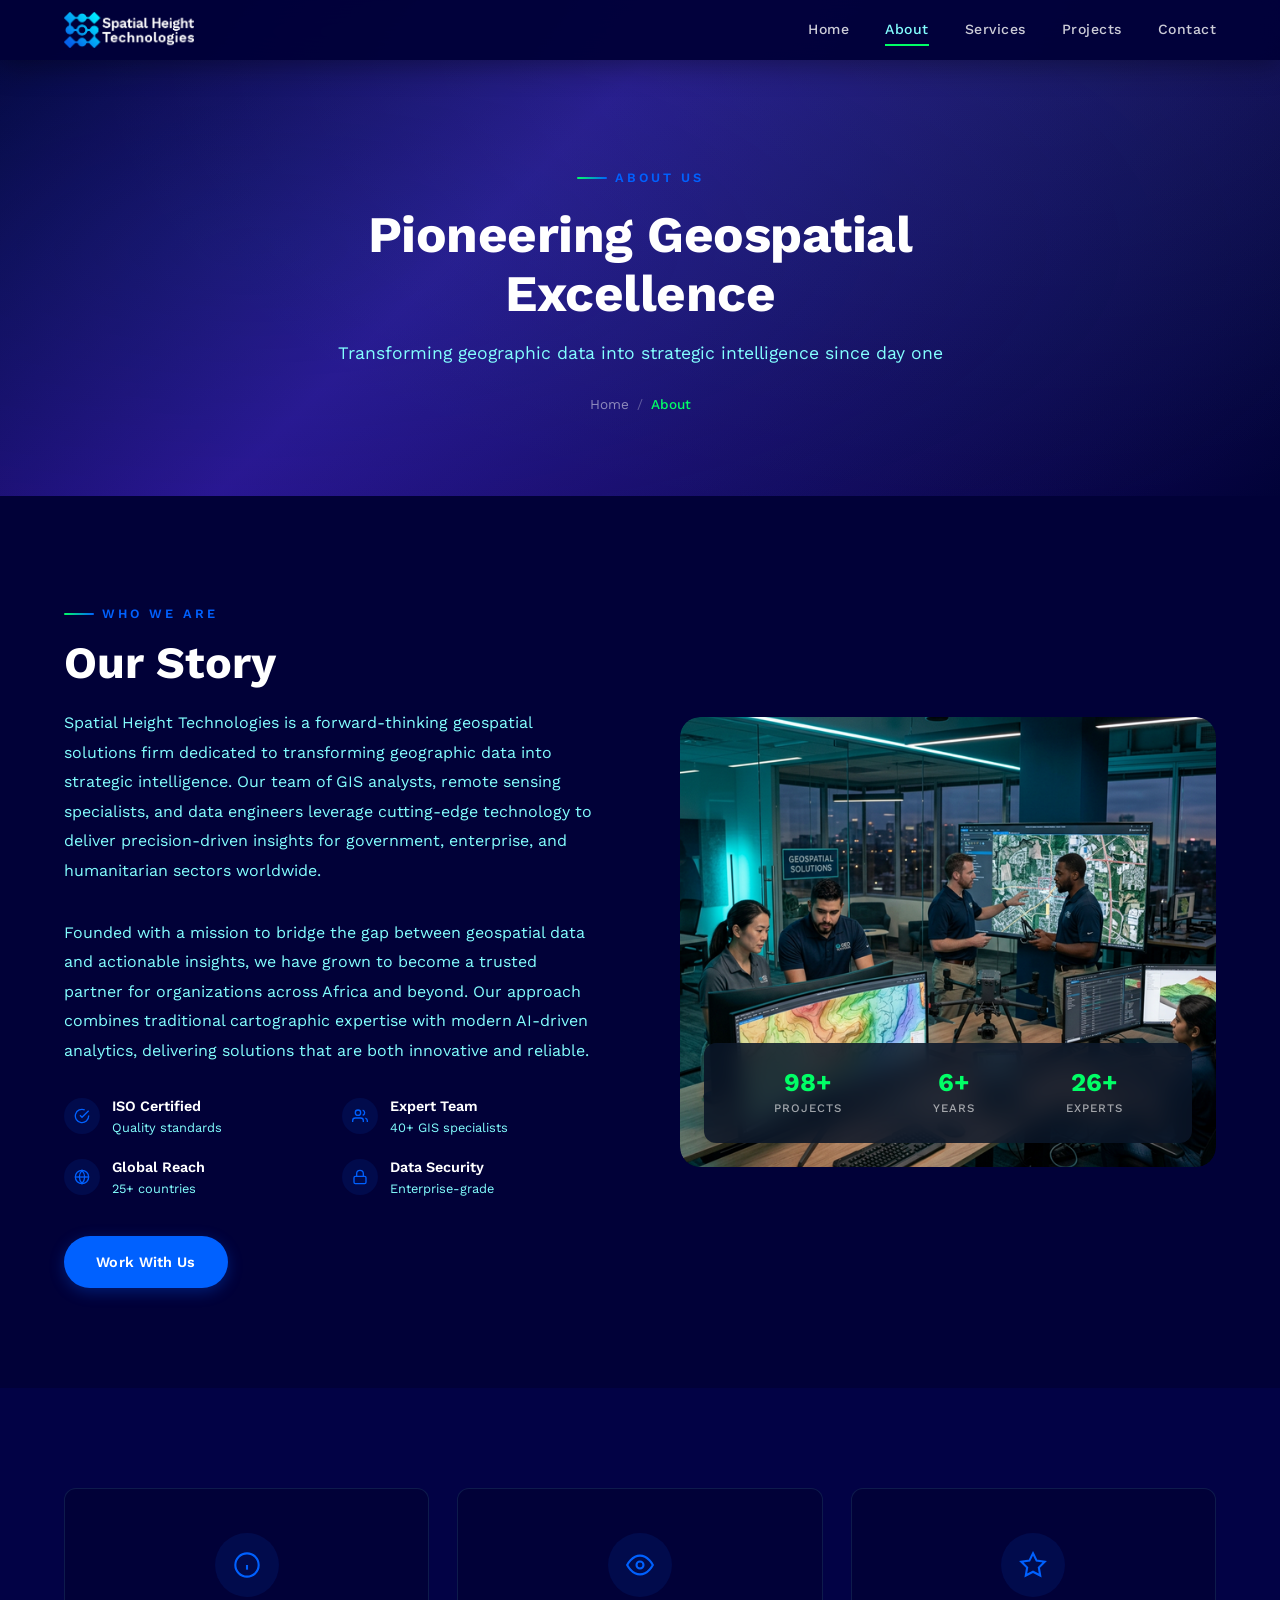
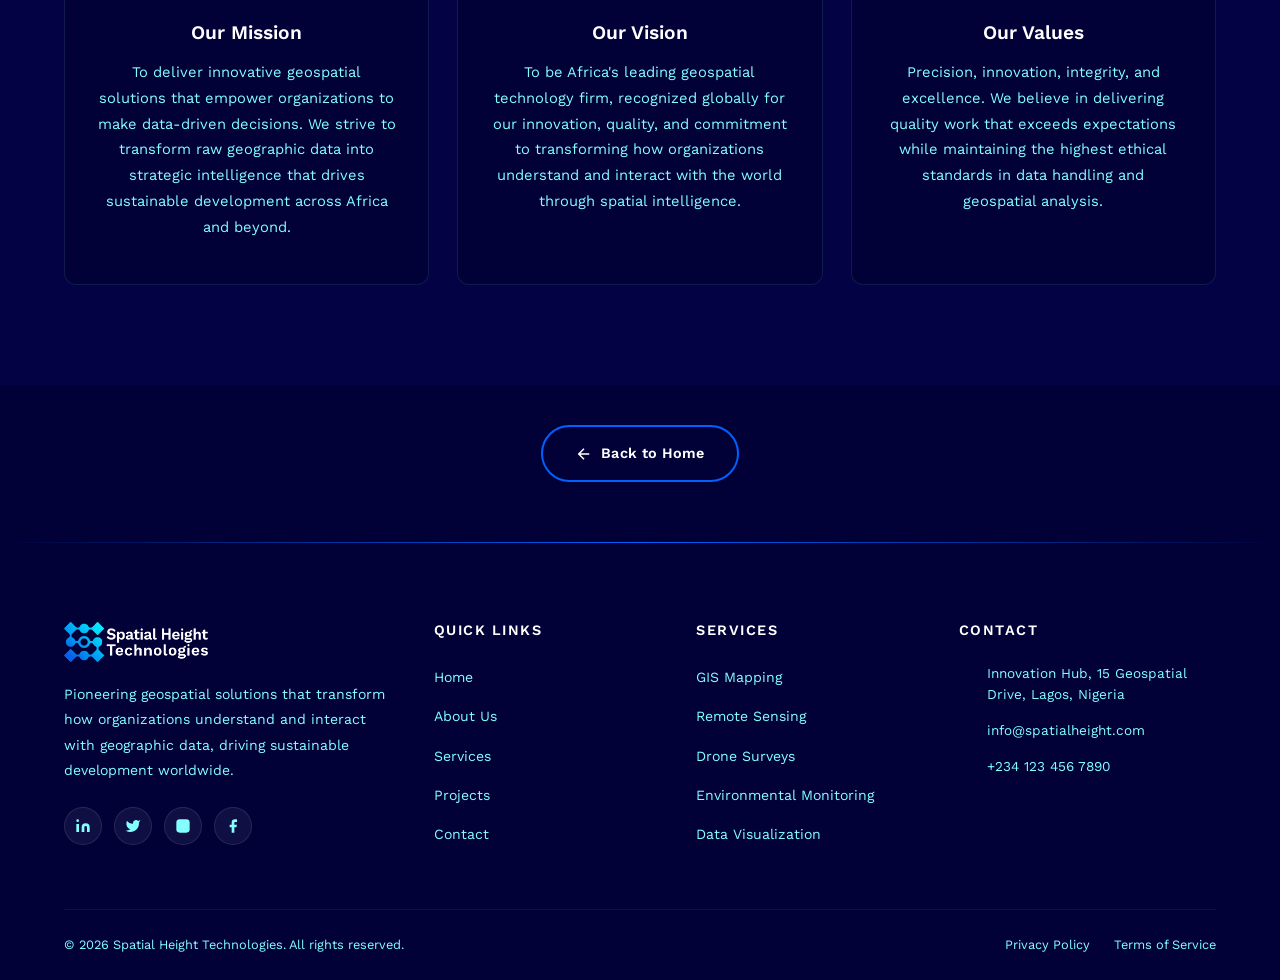
==== about.html @ 0d9352ff "Iyinoluwa" ====
<!DOCTYPE html>
<html lang="en">

<head>
    <meta charset="UTF-8">
    <meta name="viewport" content="width=device-width, initial-scale=1.0">
    <meta name="description"
        content="About Spatial Height Technologies — Pioneering geospatial excellence with expert GIS analysts, remote sensing specialists, and data engineers.">
    <title>About Us | Spatial Height Technologies</title>

    <!-- Fonts -->
    <link rel="preconnect" href="https://fonts.googleapis.com">
    <link rel="preconnect" href="https://fonts.gstatic.com" crossorigin>
    <link href="https://fonts.googleapis.com/css2?family=Work+Sans:wght@300;400;500;600;700&display=swap"
        rel="stylesheet">

    <!-- Favicon -->
    <link rel="icon" type="image/png" href="SHT FOLDER/PNG/Asset 11.png">

    <!-- Styles -->
    <link rel="stylesheet" href="style.css">
</head>

<body>

    <!-- NAVIGATION -->
    <nav class="navbar scrolled" id="navbar">
        <div class="container">
            <a href="index.html" class="nav-logo">
                <img src="SHT FOLDER/PNG/Asset 2.png" alt="Spatial Height Technologies Logo">
            </a>
            <div class="nav-links" id="navLinks">
                <a href="index.html">Home</a>
                <a href="about.html" class="active">About</a>
                <a href="services.html">Services</a>
                <a href="projects.html">Projects</a>
                <a href="contact.html">Contact</a>
            </div>
            <button class="hamburger" id="hamburger" aria-label="Toggle menu">
                <span></span>
                <span></span>
                <span></span>
            </button>
        </div>
    </nav>

    <!-- PAGE HEADER -->
    <section class="page-header">
        <div class="page-header-bg"></div>
        <div class="container">
            <div class="page-header-content">
                <span class="section-label">About Us</span>
                <h1>Pioneering Geospatial Excellence</h1>
                <p>Transforming geographic data into strategic intelligence since day one</p>
                <nav class="breadcrumb">
                    <a href="index.html">Home</a>
                    <span class="breadcrumb-sep">/</span>
                    <span>About</span>
                </nav>
            </div>
        </div>
    </section>

    <!-- ABOUT CONTENT -->
    <section class="about" id="about-detail">
        <div class="container">
            <div class="about-grid">
                <div class="about-content fade-left">
                    <span class="section-label">Who We Are</span>
                    <h2 class="section-title">Our Story</h2>
                    <p class="about-text">
                        Spatial Height Technologies is a forward-thinking geospatial solutions firm dedicated to
                        transforming geographic data into strategic intelligence. Our team of GIS analysts, remote
                        sensing specialists, and data engineers leverage cutting-edge technology to deliver
                        precision-driven insights for government, enterprise, and humanitarian sectors worldwide.
                    </p>
                    <p class="about-text">
                        Founded with a mission to bridge the gap between geospatial data and actionable insights,
                        we have grown to become a trusted partner for organizations across Africa and beyond.
                        Our approach combines traditional cartographic expertise with modern AI-driven analytics,
                        delivering solutions that are both innovative and reliable.
                    </p>

                    <div class="about-features">
                        <div class="about-feature">
                            <div class="about-feature-icon">
                                <svg viewBox="0 0 24 24">
                                    <path d="M22 11.08V12a10 10 0 1 1-5.93-9.14" />
                                    <polyline points="22 4 12 14.01 9 11.01" />
                                </svg>
                            </div>
                            <div>
                                <h4>ISO Certified</h4>
                                <p>Quality standards</p>
                            </div>
                        </div>

                        <div class="about-feature">
                            <div class="about-feature-icon">
                                <svg viewBox="0 0 24 24">
                                    <path d="M17 21v-2a4 4 0 0 0-4-4H5a4 4 0 0 0-4 4v2" />
                                    <circle cx="9" cy="7" r="4" />
                                    <path d="M23 21v-2a4 4 0 0 0-3-3.87" />
                                    <path d="M16 3.13a4 4 0 0 1 0 7.75" />
                                </svg>
                            </div>
                            <div>
                                <h4>Expert Team</h4>
                                <p>40+ GIS specialists</p>
                            </div>
                        </div>

                        <div class="about-feature">
                            <div class="about-feature-icon">
                                <svg viewBox="0 0 24 24">
                                    <circle cx="12" cy="12" r="10" />
                                    <line x1="2" y1="12" x2="22" y2="12" />
                                    <path
                                        d="M12 2a15.3 15.3 0 0 1 4 10 15.3 15.3 0 0 1-4 10 15.3 15.3 0 0 1-4-10 15.3 15.3 0 0 1 4-10z" />
                                </svg>
                            </div>
                            <div>
                                <h4>Global Reach</h4>
                                <p>25+ countries</p>
                            </div>
                        </div>

                        <div class="about-feature">
                            <div class="about-feature-icon">
                                <svg viewBox="0 0 24 24">
                                    <rect x="3" y="11" width="18" height="11" rx="2" ry="2" />
                                    <path d="M7 11V7a5 5 0 0 1 10 0v4" />
                                </svg>
                            </div>
                            <div>
                                <h4>Data Security</h4>
                                <p>Enterprise-grade</p>
                            </div>
                        </div>
                    </div>

                    <a href="contact.html" class="btn btn-primary">Work With Us</a>
                </div>

                <div class="about-image fade-right">
                    <img src="images/about-team.png" alt="Spatial Height Technologies team at work">
                    <div class="about-image-overlay">
                        <div class="stat-item">
                            <h3 data-count="150" data-suffix="+">0+</h3>
                            <p>Projects</p>
                        </div>
                        <div class="stat-item">
                            <h3 data-count="10" data-suffix="+">0+</h3>
                            <p>Years</p>
                        </div>
                        <div class="stat-item">
                            <h3 data-count="40" data-suffix="+">0+</h3>
                            <p>Experts</p>
                        </div>
                    </div>
                </div>
            </div>
        </div>
    </section>

    <!-- MISSION & VISION -->
    <section class="mission-vision">
        <div class="container">
            <div class="mv-grid">
                <div class="mv-card fade-up">
                    <div class="mv-icon">
                        <svg viewBox="0 0 24 24">
                            <circle cx="12" cy="12" r="10" />
                            <path d="M12 16v-4" />
                            <path d="M12 8h.01" />
                        </svg>
                    </div>
                    <h3>Our Mission</h3>
                    <p>To deliver innovative geospatial solutions that empower organizations to make data-driven
                        decisions. We strive to transform raw geographic data into strategic intelligence that drives
                        sustainable development across Africa and beyond.</p>
                </div>
                <div class="mv-card fade-up">
                    <div class="mv-icon">
                        <svg viewBox="0 0 24 24">
                            <path d="M1 12s4-8 11-8 11 8 11 8-4 8-11 8-11-8-11-8z" />
                            <circle cx="12" cy="12" r="3" />
                        </svg>
                    </div>
                    <h3>Our Vision</h3>
                    <p>To be Africa's leading geospatial technology firm, recognized globally for our innovation,
                        quality, and commitment to transforming how organizations understand and interact with the world
                        through spatial intelligence.</p>
                </div>
                <div class="mv-card fade-up">
                    <div class="mv-icon">
                        <svg viewBox="0 0 24 24">
                            <polygon
                                points="12 2 15.09 8.26 22 9.27 17 14.14 18.18 21.02 12 17.77 5.82 21.02 7 14.14 2 9.27 8.91 8.26 12 2" />
                        </svg>
                    </div>
                    <h3>Our Values</h3>
                    <p>Precision, innovation, integrity, and excellence. We believe in delivering quality work that
                        exceeds expectations while maintaining the highest ethical standards in data handling and
                        geospatial analysis.</p>
                </div>
            </div>
        </div>
    </section>

    <!-- BACK TO HOME -->
    <section class="back-to-home">
        <div class="container">
            <a href="index.html" class="btn btn-outline back-home-btn">
                <svg width="18" height="18" viewBox="0 0 24 24" fill="none" stroke="currentColor" stroke-width="2">
                    <path d="M19 12H5M12 19l-7-7 7-7" />
                </svg>
                Back to Home
            </a>
        </div>
    </section>

    <!-- FOOTER -->
    <footer class="footer">
        <div class="container">
            <div class="footer-grid">
                <div class="footer-brand">
                    <img src="SHT FOLDER/PNG/Asset 2.png" alt="Spatial Height Technologies">
                    <p>Pioneering geospatial solutions that transform how organizations understand and interact with
                        geographic data, driving sustainable development worldwide.</p>
                    <div class="footer-social">
                        <a href="#" aria-label="LinkedIn"><svg viewBox="0 0 24 24">
                                <path
                                    d="M16 8a6 6 0 0 1 6 6v7h-4v-7a2 2 0 0 0-2-2 2 2 0 0 0-2 2v7h-4v-7a6 6 0 0 1 6-6z" />
                                <rect x="2" y="9" width="4" height="12" />
                                <circle cx="4" cy="4" r="2" />
                            </svg></a>
                        <a href="#" aria-label="Twitter"><svg viewBox="0 0 24 24">
                                <path
                                    d="M23 3a10.9 10.9 0 0 1-3.14 1.53 4.48 4.48 0 0 0-7.86 3v1A10.66 10.66 0 0 1 3 4s-4 9 5 13a11.64 11.64 0 0 1-7 2c9 5 20 0 20-11.5a4.5 4.5 0 0 0-.08-.83A7.72 7.72 0 0 0 23 3z" />
                            </svg></a>
                        <a href="#" aria-label="Instagram"><svg viewBox="0 0 24 24">
                                <rect x="2" y="2" width="20" height="20" rx="5" ry="5" />
                                <path d="M16 11.37A4 4 0 1 1 12.63 8 4 4 0 0 1 16 11.37z" />
                                <line x1="17.5" y1="6.5" x2="17.51" y2="6.5" />
                            </svg></a>
                        <a href="#" aria-label="Facebook"><svg viewBox="0 0 24 24">
                                <path d="M18 2h-3a5 5 0 0 0-5 5v3H7v4h3v8h4v-8h3l1-4h-4V7a1 1 0 0 1 1-1h3z" />
                            </svg></a>
                    </div>
                </div>
                <div class="footer-col">
                    <h4>Quick Links</h4>
                    <ul>
                        <li><a href="index.html">Home</a></li>
                        <li><a href="about.html">About Us</a></li>
                        <li><a href="services.html">Services</a></li>
                        <li><a href="projects.html">Projects</a></li>
                        <li><a href="contact.html">Contact</a></li>
                    </ul>
                </div>
                <div class="footer-col">
                    <h4>Services</h4>
                    <ul>
                        <li><a href="services.html">GIS Mapping</a></li>
                        <li><a href="services.html">Remote Sensing</a></li>
                        <li><a href="services.html">Drone Surveys</a></li>
                        <li><a href="services.html">Environmental Monitoring</a></li>
                        <li><a href="services.html">Data Visualization</a></li>
                    </ul>
                </div>
                <div class="footer-col">
                    <h4>Contact</h4>
                    <div class="footer-contact-item">
                        <svg viewBox="0 0 24 24">
                            <path d="M21 10c0 7-9 13-9 13s-9-6-9-13a9 9 0 0 1 18 0z" />
                            <circle cx="12" cy="10" r="3" />
                        </svg>
                        <p>Innovation Hub, 15 Geospatial Drive, Lagos, Nigeria</p>
                    </div>
                    <div class="footer-contact-item">
                        <svg viewBox="0 0 24 24">
                            <path d="M4 4h16c1.1 0 2 .9 2 2v12c0 1.1-.9 2-2 2H4c-1.1 0-2-.9-2-2V6c0-1.1.9-2 2-2z" />
                            <polyline points="22,6 12,13 2,6" />
                        </svg>
                        <a href="mailto:info@spatialheight.com">info@spatialheight.com</a>
                    </div>
                    <div class="footer-contact-item">
                        <svg viewBox="0 0 24 24">
                            <path
                                d="M22 16.92v3a2 2 0 0 1-2.18 2 19.79 19.79 0 0 1-8.63-3.07 19.5 19.5 0 0 1-6-6 19.79 19.79 0 0 1-3.07-8.67A2 2 0 0 1 4.11 2h3a2 2 0 0 1 2 1.72 12.84 12.84 0 0 0 .7 2.81 2 2 0 0 1-.45 2.11L8.09 9.91a16 16 0 0 0 6 6l1.27-1.27a2 2 0 0 1 2.11-.45 12.84 12.84 0 0 0 2.81.7A2 2 0 0 1 22 16.92z" />
                        </svg>
                        <a href="tel:+2341234567890">+234 123 456 7890</a>
                    </div>
                </div>
            </div>
            <div class="footer-bottom">
                <p>&copy; 2026 Spatial Height Technologies. All rights reserved.</p>
                <div class="footer-bottom-links">
                    <a href="#">Privacy Policy</a>
                    <a href="#">Terms of Service</a>
                </div>
            </div>
        </div>
    </footer>

    <script src="script.js"></script>
</body>

</html>
---- style.css ----
/* ============================================================
   SPATIAL HEIGHT TECHNOLOGIES — Design System & Styles
   ============================================================ */

/* ---------- CSS Custom Properties ---------- */
:root {
  /* Brand Colors */
  --neon-blue: #0061FF;
  --ice-blue: #83FFFF;
  --penn-blue: #010138;
  --spring-green: #00FF66;
  --electric-indigo: #5C27FF;
  --black: #000000;
  --white: #ffffff;

  /* Semantic Aliases */
  --bg-primary: var(--penn-blue);
  --bg-secondary: #020245;
  /* Slightly lighter Penn Blue for depth */
  --text-main: var(--white);
  --text-muted: var(--ice-blue);
  --accent: var(--neon-blue);
  --highlight: var(--spring-green);

  /* Typography */
  --font-primary: 'Work Sans', sans-serif;

  /* Spacing */
  --section-padding: 100px 0;
  --container-width: 1200px;

  /* Transitions */
  --transition-fast: 0.2s ease;
  --transition-base: 0.3s ease;
  --transition-slow: 0.6s ease;

  /* Shadows */
  --shadow-sm: 0 2px 8px rgba(0, 0, 0, 0.2);
  --shadow-md: 0 4px 20px rgba(0, 0, 0, 0.3);
  --shadow-lg: 0 8px 40px rgba(0, 0, 0, 0.4);
  --shadow-glow: 0 0 20px rgba(0, 97, 255, 0.3);

  /* Border Radius */
  --radius-sm: 6px;
  --radius-md: 12px;
  --radius-lg: 20px;
  --radius-xl: 30px;
}

/* ---------- Reset & Base ---------- */
*,
*::before,
*::after {
  margin: 0;
  padding: 0;
  box-sizing: border-box;
}

html {
  scroll-behavior: smooth;
  scroll-padding-top: 80px;
}

body {
  font-family: var(--font-primary);
  font-weight: 400;
  line-height: 1.7;
  color: var(--text-muted);
  background-color: var(--bg-primary);
  overflow-x: hidden;
  -webkit-font-smoothing: antialiased;
  -moz-osx-font-smoothing: grayscale;
}

a {
  text-decoration: none;
  color: inherit;
  transition: all var(--transition-fast);
}

ul {
  list-style: none;
}

img {
  max-width: 100%;
  height: auto;
  display: block;
}

h1,
h2,
h3,
h4,
h5,
h6 {
  font-family: var(--font-primary);
  color: var(--text-main);
  line-height: 1.2;
  font-weight: 700;
}

/* ---------- Utility Classes ---------- */
.container {
  width: 100%;
  max-width: var(--container-width);
  margin: 0 auto;
  padding: 0 24px;
}

.section-label {
  display: inline-flex;
  align-items: center;
  gap: 8px;
  font-size: 0.8rem;
  font-weight: 600;
  letter-spacing: 3px;
  text-transform: uppercase;
  color: var(--neon-blue);
  margin-bottom: 16px;
}

.section-label::before {
  content: '';
  width: 30px;
  height: 2px;
  background: linear-gradient(90deg, var(--spring-green), var(--neon-blue));
  border-radius: 2px;
}

.section-title {
  font-size: clamp(2rem, 4vw, 2.8rem);
  font-weight: 700;
  color: var(--text-main);
  margin-bottom: 20px;
  line-height: 1.15;
}

.section-subtitle {
  font-size: 1.05rem;
  color: var(--text-muted);
  max-width: 600px;
  line-height: 1.8;
}

.section-header {
  text-align: center;
  margin-bottom: 60px;
}

.section-header .section-subtitle {
  margin: 0 auto;
}

/* Buttons */
.btn {
  display: inline-flex;
  align-items: center;
  gap: 8px;
  padding: 14px 32px;
  font-family: var(--font-primary);
  font-size: 0.9rem;
  font-weight: 600;
  border-radius: var(--radius-xl);
  border: none;
  cursor: pointer;
  transition: all var(--transition-base);
  letter-spacing: 0.3px;
}

.btn-primary {
  background: var(--neon-blue);
  color: var(--white);
  box-shadow: 0 4px 15px rgba(0, 97, 255, 0.3);
}

.btn-primary:hover {
  background: var(--spring-green);
  color: var(--black);
  box-shadow: 0 6px 20px rgba(0, 255, 102, 0.3);
  transform: translateY(-2px);
}

.btn-outline {
  background: transparent;
  color: var(--white);
  border: 2px solid var(--neon-blue);
}

.btn-outline:hover {
  background: rgba(0, 97, 255, 0.1);
  border-color: var(--spring-green);
  color: var(--spring-green);
  transform: translateY(-2px);
}

.btn-neon {
  background: var(--spring-green);
  color: var(--black);
  font-weight: 700;
  box-shadow: 0 0 20px rgba(0, 255, 102, 0.2);
}

.btn-neon:hover {
  background: var(--neon-blue);
  color: var(--white);
  box-shadow: 0 0 30px rgba(0, 97, 255, 0.3);
  transform: translateY(-2px);
}

/* ---------- Scroll Animations ---------- */
.fade-up {
  opacity: 0;
  transform: translateY(40px);
  transition: opacity 0.7s ease, transform 0.7s ease;
}

.fade-up.visible {
  opacity: 1;
  transform: translateY(0);
}

.fade-left {
  opacity: 0;
  transform: translateX(-40px);
  transition: opacity 0.7s ease, transform 0.7s ease;
}

.fade-left.visible {
  opacity: 1;
  transform: translateX(0);
}

.fade-right {
  opacity: 0;
  transform: translateX(40px);
  transition: opacity 0.7s ease, transform 0.7s ease;
}

.fade-right.visible {
  opacity: 1;
  transform: translateX(0);
}

/* ============================================================
   NAVIGATION
   ============================================================ */
.navbar {
  position: fixed;
  top: 0;
  left: 0;
  width: 100%;
  z-index: 1000;
  padding: 18px 0;
  transition: all var(--transition-base);
}

.navbar.scrolled {
  background: rgba(1, 1, 56, 0.95);
  /* Penn Blue */
  backdrop-filter: blur(20px);
  -webkit-backdrop-filter: blur(20px);
  padding: 12px 0;
  box-shadow: 0 4px 30px rgba(0, 0, 0, 0.4);
}

.navbar .container {
  display: flex;
  align-items: center;
  justify-content: space-between;
}

.nav-logo img {
  height: 42px;
  width: auto;
  transition: var(--transition-base);
}

.navbar.scrolled .nav-logo img {
  height: 36px;
}

.nav-links {
  display: flex;
  align-items: center;
  gap: 36px;
}

.nav-links a {
  font-size: 0.88rem;
  font-weight: 500;
  color: rgba(255, 255, 255, 0.8);
  letter-spacing: 0.5px;
  position: relative;
}

.nav-links a::after {
  content: '';
  position: absolute;
  bottom: -4px;
  left: 0;
  width: 0;
  height: 2px;
  background: var(--spring-green);
  transition: width var(--transition-base);
}

.nav-links a:hover {
  color: var(--neon-blue);
}

.nav-links a.active {
  color: var(--spring-green);
}

.nav-links a.active::after {
  width: 100%;
}

.nav-links a:hover::after {
  width: 100%;
}

.nav-cta {
  padding: 10px 24px !important;
  font-size: 0.85rem !important;
}

/* Hamburger */
.hamburger {
  display: none;
  flex-direction: column;
  gap: 5px;
  cursor: pointer;
  background: none;
  border: none;
  padding: 5px;
}

.hamburger span {
  display: block;
  width: 26px;
  height: 2px;
  background: var(--white);
  border-radius: 2px;
  transition: all var(--transition-base);
}

.hamburger.active span:nth-child(1) {
  transform: rotate(45deg) translate(5px, 5px);
}

.hamburger.active span:nth-child(2) {
  opacity: 0;
}

.hamburger.active span:nth-child(3) {
  transform: rotate(-45deg) translate(5px, -5px);
}

/* ============================================================
   HERO SECTION
   ============================================================ */
.hero {
  position: relative;
  min-height: 100vh;
  display: flex;
  align-items: center;
  overflow: hidden;
  background: var(--penn-blue);
}

.hero-bg {
  position: absolute;
  inset: 0;
  z-index: 1;
}

.hero-bg img {
  width: 100%;
  height: 100%;
  object-fit: cover;
  opacity: 0.45;
}

.hero-overlay {
  position: absolute;
  inset: 0;
  background: linear-gradient(135deg,
      rgba(1, 1, 56, 0.95) 0%,
      rgba(92, 39, 255, 0.4) 40%,
      rgba(1, 1, 56, 0.9) 100%);
  z-index: 2;
}

/* Animated geo-grid */
.hero-grid {
  position: absolute;
  inset: 0;
  z-index: 3;
  overflow: hidden;
  opacity: 0.12;
}

.hero-grid canvas {
  width: 100%;
  height: 100%;
}

/* Hero Flex Layout */
.hero-flex {
  position: relative;
  z-index: 5;
  display: flex;
  align-items: center;
  gap: 40px;
  padding-top: 100px;
}

.hero-content {
  flex: 1;
  min-width: 0;
}

/* 3D Globe Container */
.hero-globe {
  width: 45%;
  max-width: 520px;
  aspect-ratio: 1;
  position: relative;
  flex-shrink: 0;
  cursor: grab;
}

.hero-globe:active {
  cursor: grabbing;
}

.hero-globe canvas {
  width: 100% !important;
  height: 100% !important;
  display: block;
  border-radius: 50%;
  filter: drop-shadow(0 0 40px rgba(0, 97, 255, 0.4)) drop-shadow(0 0 80px rgba(0, 255, 102, 0.1));
}

.hero-badge {
  display: inline-flex;
  align-items: center;
  gap: 8px;
  background: rgba(0, 255, 102, 0.1);
  border: 1px solid rgba(0, 255, 102, 0.25);
  border-radius: var(--radius-xl);
  padding: 8px 20px;
  margin-bottom: 28px;
  font-size: 0.78rem;
  font-weight: 600;
  color: var(--spring-green);
  letter-spacing: 1.5px;
  text-transform: uppercase;
  animation: pulse-badge 3s ease-in-out infinite;
}

@keyframes pulse-badge {

  0%,
  100% {
    box-shadow: 0 0 0 0 rgba(57, 255, 20, 0.15);
  }

  50% {
    box-shadow: 0 0 20px 5px rgba(57, 255, 20, 0.08);
  }
}

.hero-badge svg {
  width: 14px;
  height: 14px;
  fill: var(--spring-green);
}

.hero h1 {
  font-size: clamp(2.5rem, 5.5vw, 4rem);
  font-weight: 700;
  color: var(--white);
  line-height: 1.1;
  margin-bottom: 24px;
  letter-spacing: -0.5px;
}

.hero h1 .highlight {
  background: linear-gradient(135deg, var(--spring-green), var(--neon-blue));
  -webkit-background-clip: text;
  -webkit-text-fill-color: transparent;
  background-clip: text;
}

.hero-description {
  font-size: 1.1rem;
  color: rgba(255, 255, 255, 0.7);
  line-height: 1.8;
  margin-bottom: 40px;
  max-width: 580px;
}

.hero-buttons {
  display: flex;
  gap: 16px;
  flex-wrap: wrap;
}

.hero-stats {
  position: relative;
  z-index: 5;
  display: flex;
  gap: 48px;
  margin-top: 80px;
  padding-top: 40px;
  border-top: 1px solid rgba(255, 255, 255, 0.08);
}

.hero-stat h3 {
  font-size: 2.2rem;
  font-weight: 700;
  color: var(--spring-green);
  margin-bottom: 4px;
}

.hero-stat p {
  font-size: 0.82rem;
  color: rgba(255, 255, 255, 0.5);
  font-weight: 500;
  letter-spacing: 0.5px;
  text-transform: uppercase;
}

/* Scroll indicator */
.scroll-indicator {
  position: absolute;
  bottom: 30px;
  left: 50%;
  transform: translateX(-50%);
  z-index: 5;
  display: flex;
  flex-direction: column;
  align-items: center;
  gap: 8px;
  animation: float-updown 2.5s ease-in-out infinite;
}

.scroll-indicator span {
  font-size: 0.7rem;
  color: rgba(255, 255, 255, 0.4);
  letter-spacing: 2px;
  text-transform: uppercase;
  font-weight: 500;
}

.scroll-indicator .mouse {
  width: 22px;
  height: 34px;
  border: 2px solid rgba(255, 255, 255, 0.3);
  border-radius: 12px;
  position: relative;
}

.scroll-indicator .mouse::before {
  content: '';
  position: absolute;
  top: 6px;
  left: 50%;
  transform: translateX(-50%);
  width: 3px;
  height: 8px;
  background: var(--spring-green);
  border-radius: 3px;
  animation: scroll-dot 2s ease-in-out infinite;
}

@keyframes scroll-dot {

  0%,
  100% {
    top: 6px;
    opacity: 1;
  }

  50% {
    top: 16px;
    opacity: 0.3;
  }
}

@keyframes float-updown {

  0%,
  100% {
    transform: translateX(-50%) translateY(0);
  }

  50% {
    transform: translateX(-50%) translateY(-8px);
  }
}

/* ============================================================
   SERVICES SECTION
   ============================================================ */
.services {
  padding: var(--section-padding);
  background: var(--bg-secondary);
  position: relative;
}

.services::before {
  content: '';
  position: absolute;
  top: 0;
  left: 0;
  right: 0;
  height: 1px;
  background: linear-gradient(90deg, transparent, var(--gray-200), transparent);
}

.services-grid {
  display: grid;
  grid-template-columns: repeat(3, 1fr);
  gap: 28px;
}

.service-card {
  background: var(--bg-secondary);
  border-radius: var(--radius-md);
  padding: 40px 32px;
  position: relative;
  overflow: hidden;
  transition: all var(--transition-base);
  border: 1px solid rgba(131, 255, 255, 0.1);
  /* Ice Blue */
}

.service-card::before {
  content: '';
  position: absolute;
  top: 0;
  left: 0;
  right: 0;
  height: 3px;
  background: linear-gradient(90deg, var(--neon-blue), var(--spring-green));
  transform: scaleX(0);
  transform-origin: left;
  transition: transform var(--transition-base);
}

.service-card:hover {
  transform: translateY(-6px);
  box-shadow: var(--shadow-lg);
  border-color: transparent;
}

.service-card:hover::before {
  transform: scaleX(1);
}

.service-icon {
  width: 56px;
  height: 56px;
  border-radius: var(--radius-md);
  background: rgba(0, 97, 255, 0.1);
  display: flex;
  align-items: center;
  justify-content: center;
  margin-bottom: 24px;
  transition: all var(--transition-base);
}

.service-card:hover .service-icon {
  background: var(--neon-blue);
  box-shadow: 0 4px 15px rgba(0, 97, 255, 0.3);
}

.service-icon svg {
  width: 26px;
  height: 26px;
  stroke: var(--neon-blue);
  fill: none;
  stroke-width: 1.8;
  transition: stroke var(--transition-base);
}

.service-card:hover .service-icon svg {
  stroke: var(--white);
}

.service-card h3 {
  font-size: 1.15rem;
  font-weight: 600;
  margin-bottom: 12px;
  color: var(--text-main);
}

.service-card p {
  font-size: 0.92rem;
  line-height: 1.7;
  color: var(--text-muted);
}

.service-card .learn-more {
  display: inline-flex;
  align-items: center;
  gap: 6px;
  margin-top: 20px;
  font-size: 0.85rem;
  font-weight: 600;
  color: var(--neon-blue);
  transition: all var(--transition-fast);
}

.service-card .learn-more svg {
  width: 16px;
  height: 16px;
  stroke: var(--neon-blue);
  fill: none;
  stroke-width: 2;
  transition: transform var(--transition-fast);
}

.service-card:hover .learn-more {
  color: var(--spring-green);
}

.service-card:hover .learn-more svg {
  transform: translateX(4px);
  stroke: var(--spring-green);
}

/* ============================================================
   ABOUT SECTION
   ============================================================ */
.about {
  padding: var(--section-padding);
  background: var(--bg-primary);
}

.about-grid {
  display: grid;
  grid-template-columns: 1fr 1fr;
  gap: 80px;
  align-items: center;
}

.about-content .section-label {
  margin-bottom: 12px;
}

.about-content .section-title {
  margin-bottom: 20px;
}

.about-text {
  font-size: 1rem;
  line-height: 1.85;
  color: var(--text-muted);
  margin-bottom: 32px;
}

.about-features {
  display: grid;
  grid-template-columns: 1fr 1fr;
  gap: 20px;
  margin-bottom: 36px;
}

.about-feature {
  display: flex;
  align-items: flex-start;
  gap: 12px;
}

.about-feature-icon {
  width: 36px;
  height: 36px;
  min-width: 36px;
  border-radius: 50%;
  background: rgba(0, 97, 255, 0.1);
  display: flex;
  align-items: center;
  justify-content: center;
}

.about-feature-icon svg {
  width: 16px;
  height: 16px;
  stroke: var(--neon-blue);
  fill: none;
  stroke-width: 2;
}

.about-feature div h4 {
  font-size: 0.9rem;
  font-weight: 600;
  margin-bottom: 2px;
}

.about-feature div p {
  font-size: 0.8rem;
  color: var(--text-muted);
}

.about-image {
  position: relative;
  border-radius: var(--radius-lg);
  overflow: hidden;
}

.about-image img {
  width: 100%;
  height: 450px;
  object-fit: cover;
  border-radius: var(--radius-lg);
}

.about-image-overlay {
  position: absolute;
  bottom: 24px;
  left: 24px;
  right: 24px;
  background: rgba(10, 22, 40, 0.85);
  backdrop-filter: blur(12px);
  -webkit-backdrop-filter: blur(12px);
  border-radius: var(--radius-md);
  padding: 24px;
  display: flex;
  justify-content: space-around;
}

.stat-item {
  text-align: center;
}

.stat-item h3 {
  font-size: 1.6rem;
  font-weight: 700;
  color: var(--spring-green);
  margin-bottom: 2px;
}

.stat-item p {
  font-size: 0.72rem;
  color: rgba(255, 255, 255, 0.6);
  text-transform: uppercase;
  letter-spacing: 1px;
  font-weight: 500;
}

/* ============================================================
   PROJECTS SECTION
   ============================================================ */
.projects {
  padding: var(--section-padding);
  background: var(--bg-primary);
  position: relative;
}

.projects .section-title {
  color: var(--white);
}

.projects .section-subtitle {
  color: var(--text-muted);
}

/* Filter buttons */
.project-filters {
  display: flex;
  justify-content: center;
  gap: 10px;
  margin-bottom: 48px;
  flex-wrap: wrap;
}

.filter-btn {
  padding: 8px 22px;
  font-family: var(--font-primary);
  font-size: 0.82rem;
  font-weight: 500;
  color: var(--text-muted);
  background: rgba(131, 255, 255, 0.05);
  border: 1px solid rgba(131, 255, 255, 0.1);
  border-radius: var(--radius-xl);
  cursor: pointer;
  transition: all var(--transition-base);
}

.filter-btn:hover {
  background: rgba(0, 97, 255, 0.1);
  border-color: var(--neon-blue);
  color: var(--white);
}

.filter-btn.active {
  background: var(--neon-blue);
  color: var(--white);
  border-color: var(--neon-blue);
  box-shadow: 0 4px 12px rgba(0, 97, 255, 0.3);
}

/* Project grid */
.projects-grid {
  display: grid;
  grid-template-columns: repeat(3, 1fr);
  gap: 28px;
}

.project-card {
  border-radius: var(--radius-md);
  overflow: hidden;
  position: relative;
  cursor: pointer;
  transition: all var(--transition-base);
}

.project-card.hidden {
  display: none;
}

.project-card img {
  width: 100%;
  height: 280px;
  object-fit: cover;
  transition: transform var(--transition-slow);
}

.project-card:hover img {
  transform: scale(1.08);
}

.project-card-overlay {
  position: absolute;
  inset: 0;
  background: linear-gradient(to top,
      rgba(1, 1, 56, 0.95) 0%,
      rgba(1, 1, 56, 0.4) 40%,
      transparent 100%);
  display: flex;
  flex-direction: column;
  justify-content: flex-end;
  padding: 28px;
  transition: all var(--transition-base);
}

.project-card:hover .project-card-overlay {
  background: linear-gradient(to top,
      rgba(92, 39, 255, 0.9) 0%,
      rgba(1, 1, 56, 0.7) 50%,
      rgba(1, 1, 56, 0.4) 100%);
}

.project-tag {
  display: inline-block;
  padding: 4px 12px;
  background: rgba(0, 255, 102, 0.15);
  border: 1px solid rgba(0, 255, 102, 0.3);
  border-radius: var(--radius-xl);
  font-size: 0.7rem;
  font-weight: 600;
  color: var(--spring-green);
  text-transform: uppercase;
  letter-spacing: 1px;
  margin-bottom: 10px;
  width: fit-content;
}

.project-card h3 {
  font-size: 1.1rem;
  color: var(--white);
  margin-bottom: 6px;
  font-weight: 600;
}

.project-card p {
  font-size: 0.82rem;
  color: rgba(255, 255, 255, 0.6);
  line-height: 1.6;
}

.project-card .view-project {
  display: inline-flex;
  align-items: center;
  gap: 6px;
  margin-top: 14px;
  font-size: 0.82rem;
  font-weight: 600;
  color: var(--spring-green);
  opacity: 0;
  transform: translateY(10px);
  transition: all var(--transition-base);
}

.project-card:hover .view-project {
  opacity: 1;
  transform: translateY(0);
}

.project-card .view-project svg {
  width: 14px;
  height: 14px;
  stroke: var(--spring-green);
  fill: none;
  stroke-width: 2;
}

/* ============================================================
   CONTACT SECTION
   ============================================================ */
.contact {
  padding: var(--section-padding);
  background: var(--bg-primary);
  position: relative;
  overflow: hidden;
}

.contact::before {
  content: '';
  position: absolute;
  top: -200px;
  right: -200px;
  width: 500px;
  height: 500px;
  border-radius: 50%;
  background: radial-gradient(circle, rgba(0, 97, 255, 0.1) 0%, transparent 70%);
  pointer-events: none;
}

.contact-grid {
  display: grid;
  grid-template-columns: 1fr 1.2fr;
  gap: 60px;
  align-items: start;
}

.contact-info h3 {
  font-size: 1.5rem;
  margin-bottom: 16px;
}

.contact-info>p {
  font-size: 0.95rem;
  color: var(--text-muted);
  margin-bottom: 36px;
  line-height: 1.7;
}

.contact-details {
  display: flex;
  flex-direction: column;
  gap: 24px;
}

.contact-detail {
  display: flex;
  align-items: flex-start;
  gap: 16px;
}

.contact-detail-icon {
  width: 48px;
  height: 48px;
  min-width: 48px;
  border-radius: var(--radius-md);
  background: rgba(0, 97, 255, 0.1);
  display: flex;
  align-items: center;
  justify-content: center;
}

.contact-detail-icon svg {
  width: 20px;
  height: 20px;
  stroke: var(--teal);
  fill: none;
  stroke-width: 1.8;
}

.contact-detail h4 {
  font-size: 0.9rem;
  font-weight: 600;
  margin-bottom: 4px;
}

.contact-detail p,
.contact-detail a {
  font-size: 0.88rem;
  color: var(--text-muted);
}

.contact-detail a:hover {
  color: var(--highlight);
}

/* Form */
.contact-form-card {
  background: var(--bg-secondary);
  border-radius: var(--radius-lg);
  padding: 44px;
  box-shadow: var(--shadow-md);
  border: 1px solid rgba(131, 255, 255, 0.1);
}

.contact-form-card h3 {
  font-size: 1.3rem;
  margin-bottom: 24px;
}

.form-row {
  display: grid;
  grid-template-columns: 1fr 1fr;
  gap: 16px;
}

.form-group {
  margin-bottom: 18px;
}

.form-group label {
  display: block;
  font-size: 0.82rem;
  font-weight: 600;
  color: var(--navy);
  margin-bottom: 7px;
  letter-spacing: 0.3px;
}

.form-group input,
.form-group select,
.form-group textarea {
  width: 100%;
  padding: 13px 16px;
  font-family: var(--font-primary);
  font-size: 0.9rem;
  color: var(--text-main);
  background: rgba(0, 0, 0, 0.2);
  border: 1.5px solid rgba(131, 255, 255, 0.1);
  border-radius: var(--radius-sm);
  transition: all var(--transition-fast);
  outline: none;
}

.form-group input:focus,
.form-group select:focus,
.form-group textarea:focus {
  border-color: var(--neon-blue);
  box-shadow: 0 0 0 3px rgba(0, 97, 255, 0.1);
  background: rgba(0, 0, 0, 0.4);
}

.form-group textarea {
  resize: vertical;
  min-height: 120px;
}

.form-submit {
  width: 100%;
  padding: 15px;
  font-family: var(--font-primary);
  font-size: 0.95rem;
  font-weight: 600;
  color: var(--white);
  background: var(--neon-blue);
  border: none;
  border-radius: var(--radius-sm);
  cursor: pointer;
  transition: all var(--transition-base);
  letter-spacing: 0.3px;
}

.form-submit:hover {
  background: var(--spring-green);
  color: var(--black);
  box-shadow: 0 4px 20px rgba(0, 255, 102, 0.3);
  transform: translateY(-1px);
}

/* ============================================================
   FOOTER
   ============================================================ */
.footer {
  background: var(--penn-blue);
  padding: 80px 0 0;
  position: relative;
}

.footer::before {
  content: '';
  position: absolute;
  top: 0;
  left: 0;
  right: 0;
  height: 1px;
  background: linear-gradient(90deg, transparent, var(--neon-blue), transparent);
}

.footer-grid {
  display: grid;
  grid-template-columns: 1.5fr 1fr 1fr 1.2fr;
  gap: 48px;
  padding-bottom: 50px;
}

.footer-brand img {
  height: 40px;
  width: auto;
  margin-bottom: 20px;
}

.footer-brand p {
  font-size: 0.88rem;
  line-height: 1.8;
  color: var(--text-muted);
  margin-bottom: 24px;
}

.footer-social {
  display: flex;
  gap: 12px;
}

.footer-social a {
  width: 38px;
  height: 38px;
  border-radius: 50%;
  background: rgba(255, 255, 255, 0.06);
  border: 1px solid rgba(255, 255, 255, 0.1);
  display: flex;
  align-items: center;
  justify-content: center;
  transition: all var(--transition-base);
}

.footer-social a:hover {
  background: var(--neon-blue);
  border-color: var(--neon-blue);
  transform: translateY(-3px);
}

.footer-social a svg {
  width: 16px;
  height: 16px;
  fill: var(--text-muted);
  transition: fill var(--transition-fast);
}

.footer-social a:hover svg {
  fill: var(--white);
}

.footer-col h4 {
  font-size: 0.9rem;
  font-weight: 600;
  color: var(--white);
  margin-bottom: 24px;
  text-transform: uppercase;
  letter-spacing: 1.5px;
}

.footer-col ul li {
  margin-bottom: 12px;
}

.footer-col ul li a {
  font-size: 0.88rem;
  color: var(--text-muted);
  transition: all var(--transition-fast);
  display: inline-flex;
  align-items: center;
  gap: 6px;
}

.footer-col ul li a:hover {
  color: var(--highlight);
  transform: translateX(4px);
}

.footer-contact-item {
  display: flex;
  align-items: flex-start;
  gap: 12px;
  margin-bottom: 16px;
}

.footer-contact-item svg {
  width: 16px;
  height: 16px;
  min-width: 16px;
  stroke: var(--teal);
  fill: none;
  stroke-width: 1.8;
  margin-top: 3px;
}

.footer-contact-item p,
.footer-contact-item a {
  font-size: 0.85rem;
  color: var(--text-muted);
  line-height: 1.5;
}

.footer-contact-item a:hover {
  color: var(--highlight);
}

.footer-bottom {
  border-top: 1px solid rgba(255, 255, 255, 0.06);
  padding: 24px 0;
  display: flex;
  justify-content: space-between;
  align-items: center;
}

.footer-bottom p {
  font-size: 0.8rem;
  color: var(--gray-400);
}

.footer-bottom-links {
  display: flex;
  gap: 24px;
}

.footer-bottom-links a {
  font-size: 0.8rem;
  color: var(--gray-400);
}

.footer-bottom-links a:hover {
  color: var(--gray-200);
}

/* ============================================================
   ACTIVE NAV LINK
   ============================================================ */
.nav-links a.active {
  color: var(--neon-green);
}

.nav-links a.active::after {
  width: 100%;
}

/* ============================================================
   PAGE HEADER (Sub-pages)
   ============================================================ */
.page-header {
  position: relative;
  padding: 160px 0 80px;
  background: var(--navy);
  overflow: hidden;
  text-align: center;
}

.page-header-bg {
  position: absolute;
  inset: 0;
  background: linear-gradient(135deg,
      rgba(1, 1, 56, 1) 0%,
      rgba(92, 39, 255, 0.45) 40%,
      rgba(1, 1, 56, 0.95) 100%);
  z-index: 1;
}

.page-header-bg::before {
  content: '';
  position: absolute;
  top: -50%;
  left: -25%;
  width: 150%;
  height: 200%;
  background: radial-gradient(ellipse at 30% 50%, rgba(14, 116, 144, 0.12) 0%, transparent 60%),
    radial-gradient(ellipse at 70% 30%, rgba(57, 255, 20, 0.06) 0%, transparent 50%);
  pointer-events: none;
}

.page-header .container {
  position: relative;
  z-index: 2;
}

.page-header-content {
  max-width: 680px;
  margin: 0 auto;
}

.page-header-content .section-label {
  margin-bottom: 16px;
}

.page-header-content h1 {
  font-size: clamp(2.2rem, 5vw, 3.2rem);
  font-weight: 700;
  color: var(--white);
  margin-bottom: 16px;
  letter-spacing: -0.5px;
  line-height: 1.15;
}

.page-header-content p {
  font-size: 1.1rem;
  color: var(--text-muted);
  line-height: 1.7;
  margin-bottom: 24px;
}

/* Breadcrumb */
.breadcrumb {
  display: flex;
  align-items: center;
  justify-content: center;
  gap: 8px;
  font-size: 0.85rem;
}

.breadcrumb a {
  color: rgba(255, 255, 255, 0.5);
  transition: color var(--transition-fast);
}

.breadcrumb a:hover {
  color: var(--highlight);
}

.breadcrumb-sep {
  color: rgba(255, 255, 255, 0.3);
}

.breadcrumb span:last-child {
  color: var(--highlight);
  font-weight: 500;
}

/* ============================================================
   ABOUT PREVIEW (Homepage)
   ============================================================ */
.about-preview {
  padding: var(--section-padding);
  background: var(--bg-primary);
}

.preview-highlights {
  display: grid;
  grid-template-columns: repeat(4, 1fr);
  gap: 28px;
  margin-bottom: 48px;
}

.preview-highlight-item {
  text-align: center;
  padding: 36px 24px;
  background: var(--bg-secondary);
  border-radius: var(--radius-md);
  border: 1px solid rgba(131, 255, 255, 0.1);
  transition: all var(--transition-base);
}

.preview-highlight-item:hover {
  transform: translateY(-4px);
  box-shadow: var(--shadow-md);
  border-color: transparent;
}

.preview-highlight-icon {
  width: 52px;
  height: 52px;
  border-radius: 50%;
  background: rgba(0, 97, 255, 0.1);
  display: flex;
  align-items: center;
  justify-content: center;
  margin: 0 auto 16px;
}

.preview-highlight-icon svg {
  width: 22px;
  height: 22px;
  stroke: var(--neon-blue);
  fill: none;
  stroke-width: 1.8;
}

.preview-highlight-item h4 {
  font-size: 0.95rem;
  font-weight: 600;
  color: var(--text-main);
  margin-bottom: 4px;
}

.preview-highlight-item p {
  font-size: 0.82rem;
  color: var(--text-muted);
}

/* Preview CTA */
.preview-cta {
  text-align: center;
  margin-top: 48px;
}

/* ============================================================
   CONTACT PREVIEW (Homepage)
   ============================================================ */
.contact-preview {
  padding: var(--section-padding);
  background: var(--bg-primary);
  position: relative;
}

.contact-preview-inner {
  background: linear-gradient(135deg, var(--penn-blue), var(--electric-indigo));
  border-radius: var(--radius-lg);
  padding: 72px 60px;
  position: relative;
  overflow: hidden;
}

.contact-preview-inner::before {
  content: '';
  position: absolute;
  top: -100px;
  right: -100px;
  width: 300px;
  height: 300px;
  border-radius: 50%;
  background: radial-gradient(circle, rgba(0, 255, 102, 0.08) 0%, transparent 70%);
  pointer-events: none;
}

.contact-preview-inner::after {
  content: '';
  position: absolute;
  bottom: -80px;
  left: -80px;
  width: 250px;
  height: 250px;
  border-radius: 50%;
  background: radial-gradient(circle, rgba(0, 97, 255, 0.15) 0%, transparent 70%);
  pointer-events: none;
}

.contact-preview-content {
  position: relative;
  z-index: 2;
  max-width: 600px;
}

.contact-preview-content .section-label {
  margin-bottom: 12px;
}

.contact-preview-content .section-title {
  color: var(--white);
  margin-bottom: 16px;
}

.contact-preview-content>p {
  font-size: 1rem;
  color: rgba(255, 255, 255, 0.7);
  line-height: 1.8;
  margin-bottom: 28px;
}

.contact-preview-details {
  display: flex;
  flex-direction: column;
  gap: 12px;
  margin-bottom: 32px;
}

.contact-preview-detail {
  display: flex;
  align-items: center;
  gap: 12px;
}

.contact-preview-detail svg {
  width: 18px;
  height: 18px;
  stroke: var(--highlight);
  fill: none;
  stroke-width: 1.8;
  min-width: 18px;
}

.contact-preview-detail a {
  color: rgba(255, 255, 255, 0.8);
  font-size: 0.92rem;
  transition: color var(--transition-fast);
}

.contact-preview-detail a:hover {
  color: var(--highlight);
}

/* ============================================================
   MISSION & VISION (About page)
   ============================================================ */
.mission-vision {
  padding: var(--section-padding);
  background: var(--bg-secondary);
}

.mv-grid {
  display: grid;
  grid-template-columns: repeat(3, 1fr);
  gap: 28px;
}

.mv-card {
  background: var(--bg-primary);
  border-radius: var(--radius-md);
  padding: 44px 32px;
  border: 1px solid rgba(131, 255, 255, 0.1);
  text-align: center;
  transition: all var(--transition-base);
}

.mv-card:hover {
  transform: translateY(-6px);
  box-shadow: var(--shadow-lg);
  border-color: transparent;
}

.mv-icon {
  width: 64px;
  height: 64px;
  border-radius: 50%;
  background: rgba(0, 97, 255, 0.1);
  display: flex;
  align-items: center;
  justify-content: center;
  margin: 0 auto 24px;
}

.mv-icon svg {
  width: 28px;
  height: 28px;
  stroke: var(--neon-blue);
  fill: none;
  stroke-width: 1.8;
}

.mv-card h3 {
  font-size: 1.2rem;
  font-weight: 600;
  color: var(--text-main);
  margin-bottom: 16px;
}

.mv-card p {
  font-size: 0.92rem;
  color: var(--text-muted);
  line-height: 1.75;
}

/* ============================================================
   SERVICES CTA (Services page)
   ============================================================ */
.services-cta {
  padding: 80px 0;
  background: var(--bg-primary);
}

.services-cta-inner {
  background: linear-gradient(135deg, var(--penn-blue), var(--electric-indigo));
  border-radius: var(--radius-lg);
  padding: 72px 60px;
  text-align: center;
  position: relative;
  overflow: hidden;
}

.services-cta-inner::before {
  content: '';
  position: absolute;
  top: -100px;
  right: -100px;
  width: 300px;
  height: 300px;
  border-radius: 50%;
  background: radial-gradient(circle, rgba(0, 255, 102, 0.08) 0%, transparent 70%);
  pointer-events: none;
}

.services-cta-inner h2 {
  font-size: clamp(1.6rem, 3vw, 2.2rem);
  color: var(--white);
  margin-bottom: 16px;
  font-weight: 700;
}

.services-cta-inner p {
  font-size: 1.05rem;
  color: var(--text-muted);
  max-width: 560px;
  margin: 0 auto 32px;
  line-height: 1.7;
}

.services-cta-buttons {
  display: flex;
  justify-content: center;
  gap: 16px;
  flex-wrap: wrap;
}

/* ============================================================
   BACK TO HOME
   ============================================================ */
.back-to-home {
  padding: 40px 0 60px;
  background: var(--bg-primary);
  text-align: center;
}

.back-home-btn {
  border-color: var(--neon-blue) !important;
}

.back-home-btn:hover {
  background: var(--highlight) !important;
  color: var(--black) !important;
  border-color: var(--highlight) !important;
}

.back-home-btn svg {
  stroke: currentColor;
}

/* ============================================================
   RESPONSIVE
   ============================================================ */
@media (max-width: 1024px) {
  .services-grid {
    grid-template-columns: repeat(2, 1fr);
  }

  .projects-grid {
    grid-template-columns: repeat(2, 1fr);
  }

  .footer-grid {
    grid-template-columns: repeat(2, 1fr);
  }

  .about-grid {
    gap: 50px;
  }

  .preview-highlights {
    grid-template-columns: repeat(2, 1fr);
  }

  .mv-grid {
    grid-template-columns: repeat(2, 1fr);
  }

  .hero-globe {
    width: 40%;
  }
}

@media (max-width: 768px) {
  :root {
    --section-padding: 70px 0;
  }

  .hamburger {
    display: flex;
  }

  .nav-links {
    position: fixed;
    top: 0;
    right: -100%;
    width: 280px;
    height: 100vh;
    background: var(--bg-primary);
    flex-direction: column;
    justify-content: center;
    gap: 28px;
    transition: right var(--transition-base);
    box-shadow: -10px 0 40px rgba(0, 0, 0, 0.4);
  }

  .nav-links.open {
    right: 0;
  }

  .nav-links a {
    font-size: 1rem;
    color: var(--text-muted);
  }

  .nav-links a.active {
    color: var(--highlight);
  }

  .hero-content {
    padding-top: 80px;
  }

  .hero h1 {
    font-size: clamp(2rem, 7vw, 2.8rem);
  }

  .hero-flex {
    flex-direction: column;
    text-align: center;
    gap: 30px;
    padding-top: 120px;
  }

  .hero-content {
    order: 1;
  }

  .hero-globe {
    order: 2;
    width: 80%;
    margin: 0 auto;
  }

  .hero-description {
    margin: 0 auto 30px;
  }

  .hero-buttons {
    justify-content: center;
  }

  .hero-stats {
    gap: 24px;
    flex-wrap: wrap;
    justify-content: center;
    margin-top: 40px;
  }

  .hero-stat h3 {
    font-size: 1.6rem;
  }

  .services-grid {
    grid-template-columns: 1fr;
  }

  .about-grid {
    grid-template-columns: 1fr;
  }

  .about-image {
    order: -1;
  }

  .about-image img {
    height: 300px;
  }

  .projects-grid {
    grid-template-columns: 1fr;
  }

  .project-card img {
    height: 220px;
  }

  .contact-grid {
    grid-template-columns: 1fr;
  }

  .form-row {
    grid-template-columns: 1fr;
  }

  .footer-grid {
    grid-template-columns: 1fr;
    gap: 36px;
  }

  .footer-bottom {
    flex-direction: column;
    gap: 12px;
    text-align: center;
  }

  /* Sub-page responsive */
  .page-header {
    padding: 130px 0 60px;
  }

  .page-header-content h1 {
    font-size: clamp(1.8rem, 6vw, 2.5rem);
  }

  .preview-highlights {
    grid-template-columns: 1fr 1fr;
    gap: 16px;
  }

  .mv-grid {
    grid-template-columns: 1fr;
  }

  .contact-preview-inner {
    padding: 48px 28px;
  }

  .services-cta-inner {
    padding: 48px 28px;
  }
}

@media (max-width: 480px) {
  .container {
    padding: 0 16px;
  }

  .hero-buttons {
    flex-direction: column;
  }

  .hero-buttons .btn {
    width: 100%;
    justify-content: center;
  }

  .service-card {
    padding: 28px 24px;
  }

  .contact-form-card {
    padding: 28px 20px;
  }

  .about-features {
    grid-template-columns: 1fr;
  }

  .about-image-overlay {
    flex-direction: column;
    gap: 16px;
  }

  .preview-highlights {
    grid-template-columns: 1fr;
  }

  .services-cta-buttons {
    flex-direction: column;
    align-items: center;
  }
}
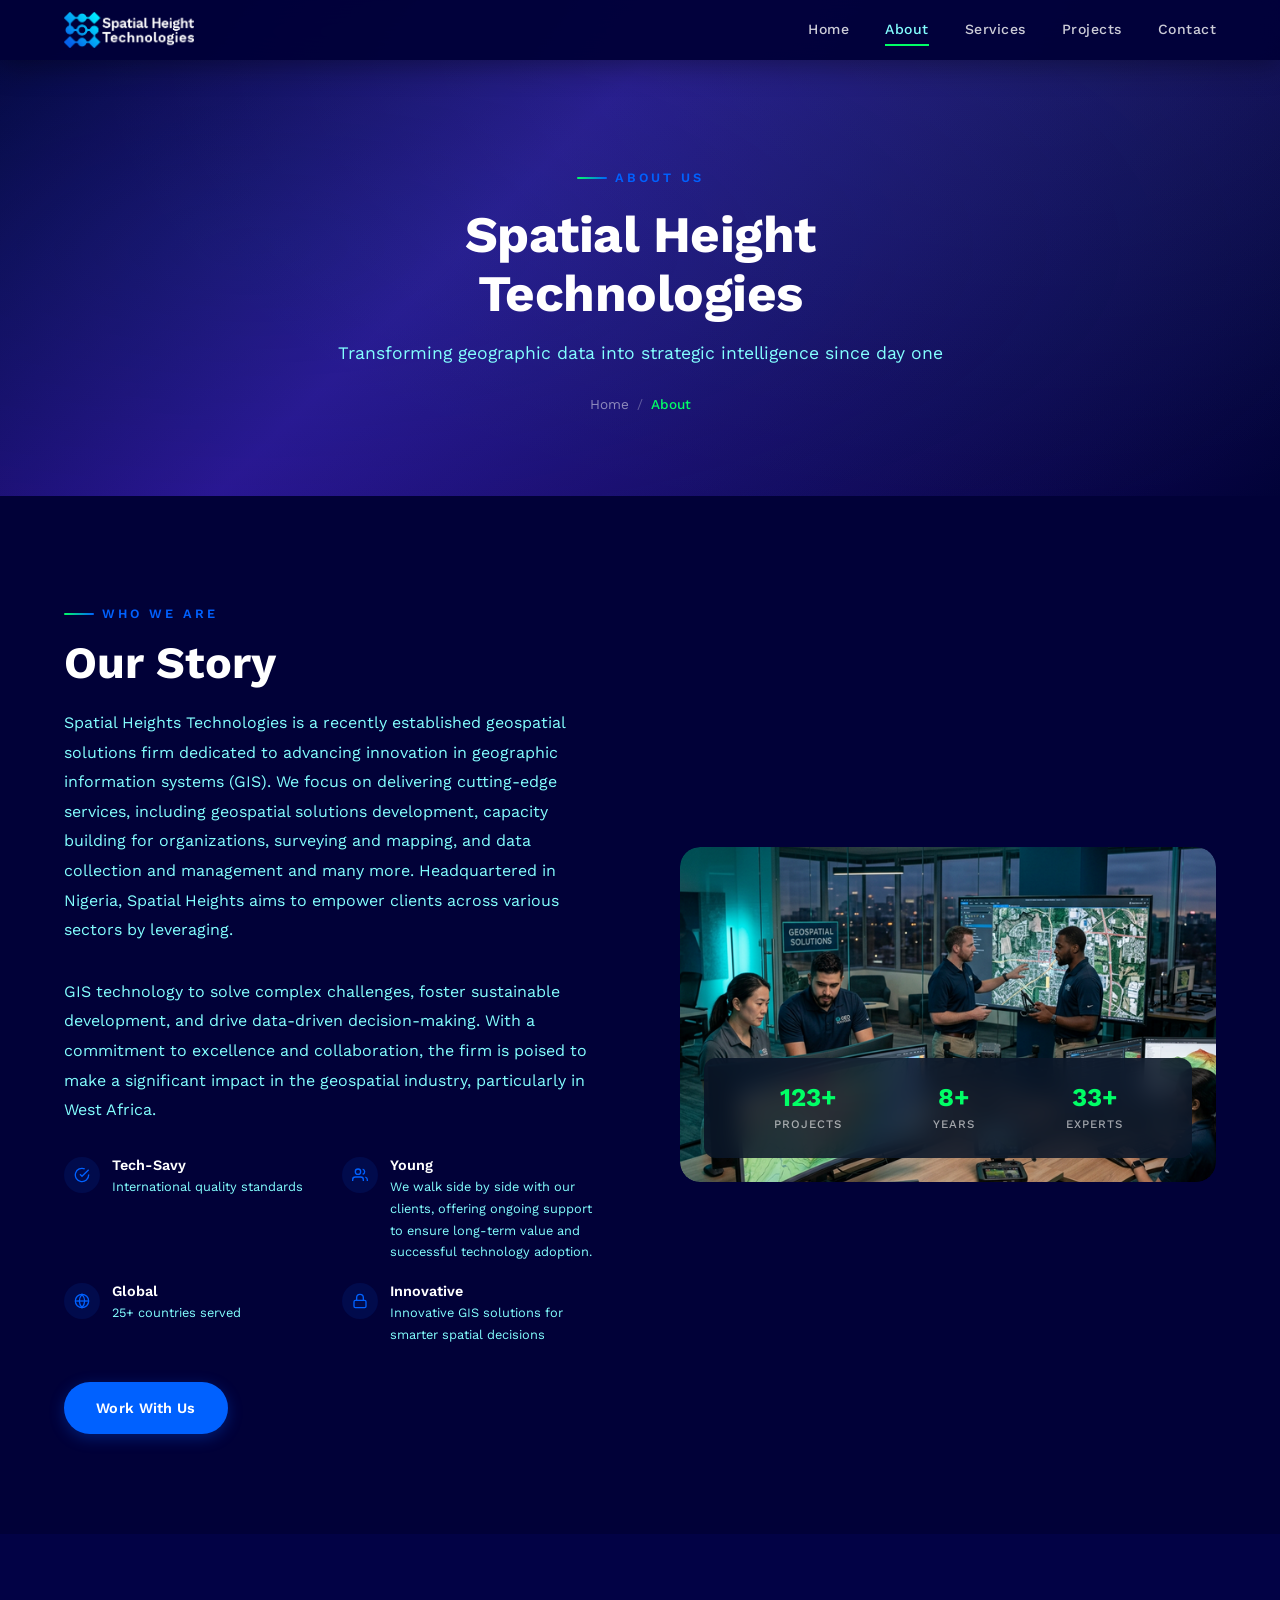
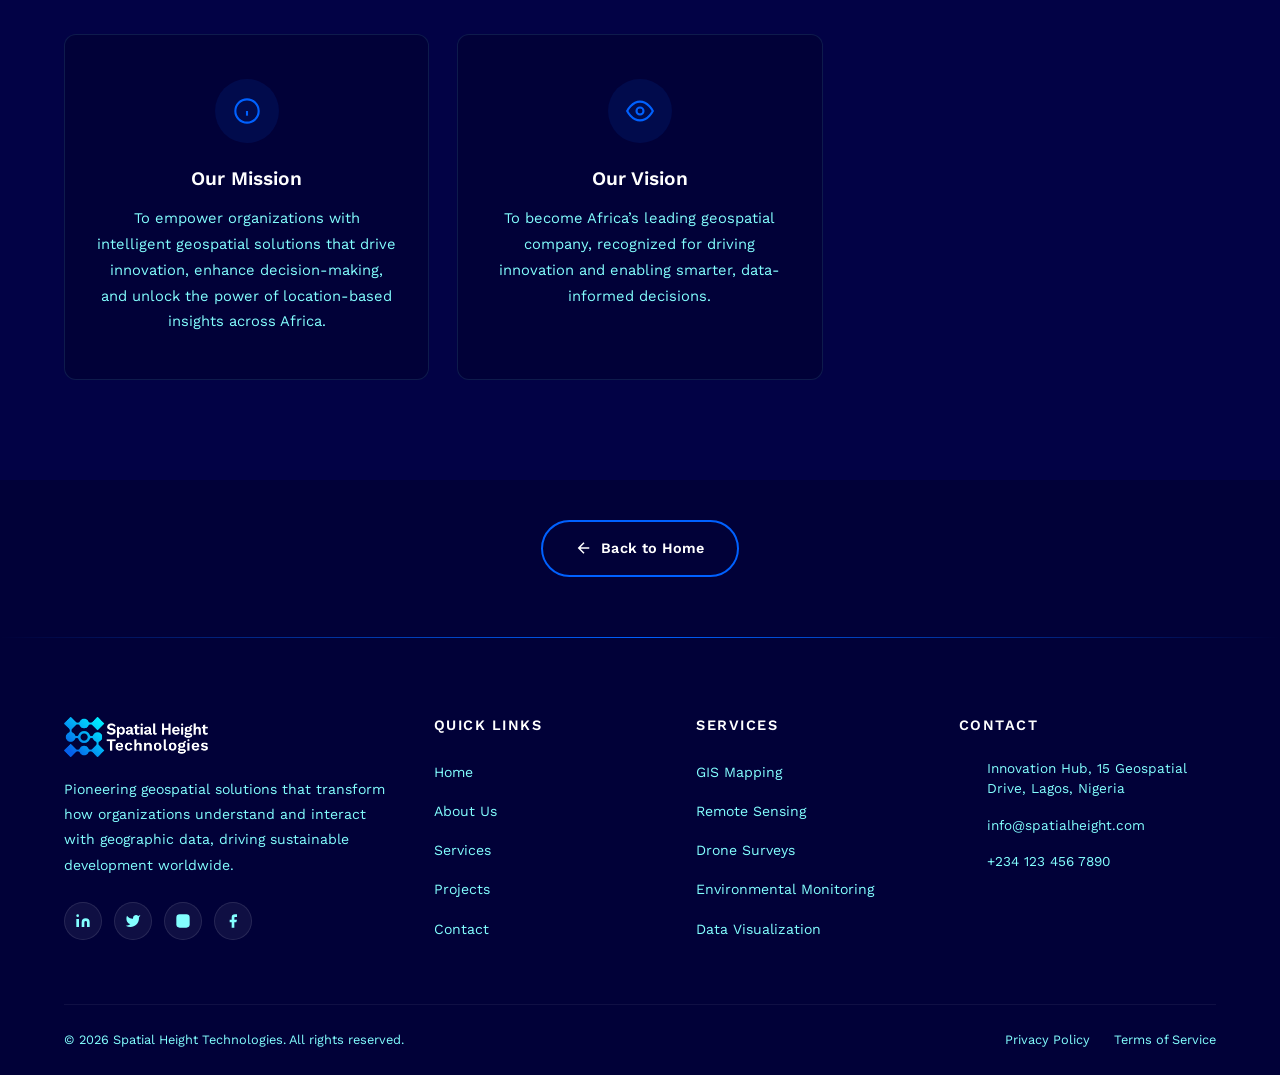
==== commit 9b27aac3: "Iyinoluwa" ====
--- a/about.html
+++ b/about.html
@@ -50,7 +50,7 @@
         <div class="container">
             <div class="page-header-content">
                 <span class="section-label">About Us</span>
-                <h1>Pioneering Geospatial Excellence</h1>
+                <h1>Spatial Height Technologies</h1>
                 <p>Transforming geographic data into strategic intelligence since day one</p>
                 <nav class="breadcrumb">
                     <a href="index.html">Home</a>
@@ -69,16 +69,14 @@
                     <span class="section-label">Who We Are</span>
                     <h2 class="section-title">Our Story</h2>
                     <p class="about-text">
-                        Spatial Height Technologies is a forward-thinking geospatial solutions firm dedicated to
-                        transforming geographic data into strategic intelligence. Our team of GIS analysts, remote
-                        sensing specialists, and data engineers leverage cutting-edge technology to deliver
-                        precision-driven insights for government, enterprise, and humanitarian sectors worldwide.
-                    </p>
+                        Spatial Heights Technologies is a recently established geospatial solutions firm dedicated to advancing innovation in 
+geographic information systems (GIS). We focus on delivering cutting-edge services, including geospatial solutions 
+development, capacity building for organizations, surveying and mapping, and data collection and management and 
+many more. Headquartered in Nigeria, Spatial Heights aims to empower clients across various sectors by leveraging.                    </p>
                     <p class="about-text">
-                        Founded with a mission to bridge the gap between geospatial data and actionable insights,
-                        we have grown to become a trusted partner for organizations across Africa and beyond.
-                        Our approach combines traditional cartographic expertise with modern AI-driven analytics,
-                        delivering solutions that are both innovative and reliable.
+                        GIS technology to solve complex challenges, foster sustainable development, and drive data-driven decision-making. 
+With a commitment to excellence and collaboration, the firm is poised to make a significant impact in the geospatial 
+industry, particularly in West Africa.
                     </p>
 
                     <div class="about-features">
@@ -90,8 +88,8 @@
                                 </svg>
                             </div>
                             <div>
-                                <h4>ISO Certified</h4>
-                                <p>Quality standards</p>
+                                <h4>Tech-Savy</h4>
+                                <p>International quality standards</p>
                             </div>
                         </div>
 
@@ -105,8 +103,8 @@
                                 </svg>
                             </div>
                             <div>
-                                <h4>Expert Team</h4>
-                                <p>40+ GIS specialists</p>
+                                <h4>Young</h4>
+                                <p>We walk side by side with our clients, offering ongoing support to ensure long-term value and successful technology adoption.</p>
                             </div>
                         </div>
 
@@ -120,8 +118,8 @@
                                 </svg>
                             </div>
                             <div>
-                                <h4>Global Reach</h4>
-                                <p>25+ countries</p>
+                                <h4>Global</h4>
+                                <p>25+ countries served</p>
                             </div>
                         </div>
 
@@ -133,10 +131,10 @@
                                 </svg>
                             </div>
                             <div>
-                                <h4>Data Security</h4>
-                                <p>Enterprise-grade</p>
-                            </div>
-                        </div>
+                                <h4>Innovative</h4>
+                                <p>Innovative GIS solutions for smarter spatial decisions</p>
+                            </div>
+                        </div> 
                     </div>
 
                     <a href="contact.html" class="btn btn-primary">Work With Us</a>
@@ -176,9 +174,8 @@
                         </svg>
                     </div>
                     <h3>Our Mission</h3>
-                    <p>To deliver innovative geospatial solutions that empower organizations to make data-driven
-                        decisions. We strive to transform raw geographic data into strategic intelligence that drives
-                        sustainable development across Africa and beyond.</p>
+                    <p>To empower organizations with intelligent geospatial solutions that drive innovation, enhance decision-making, and 
+unlock the power of location-based insights across Africa.</p>
                 </div>
                 <div class="mv-card fade-up">
                     <div class="mv-icon">
@@ -188,22 +185,10 @@
                         </svg>
                     </div>
                     <h3>Our Vision</h3>
-                    <p>To be Africa's leading geospatial technology firm, recognized globally for our innovation,
-                        quality, and commitment to transforming how organizations understand and interact with the world
-                        through spatial intelligence.</p>
-                </div>
-                <div class="mv-card fade-up">
-                    <div class="mv-icon">
-                        <svg viewBox="0 0 24 24">
-                            <polygon
-                                points="12 2 15.09 8.26 22 9.27 17 14.14 18.18 21.02 12 17.77 5.82 21.02 7 14.14 2 9.27 8.91 8.26 12 2" />
-                        </svg>
-                    </div>
-                    <h3>Our Values</h3>
-                    <p>Precision, innovation, integrity, and excellence. We believe in delivering quality work that
-                        exceeds expectations while maintaining the highest ethical standards in data handling and
-                        geospatial analysis.</p>
-                </div>
+                    <p>To become Africa’s leading geospatial company, recognized for driving innovation and enabling 
+smarter, data-informed decisions.</p>
+                </div>
+               
             </div>
         </div>
     </section>
--- a/style.css
+++ b/style.css
@@ -740,6 +740,7 @@
 .about {
   padding: var(--section-padding);
   background: var(--bg-primary);
+  overflow: hidden;
 }
 
 .about-grid {
@@ -815,7 +816,8 @@
 
 .about-image img {
   width: 100%;
-  height: 450px;
+  height: auto;
+  aspect-ratio: 16 / 10;
   object-fit: cover;
   border-radius: var(--radius-lg);
 }
@@ -1605,6 +1607,7 @@
 .mission-vision {
   padding: var(--section-padding);
   background: var(--bg-secondary);
+  overflow: hidden;
 }
 
 .mv-grid {
@@ -1860,7 +1863,8 @@
   }
 
   .about-image img {
-    height: 300px;
+    height: auto;
+    aspect-ratio: 4 / 3;
   }
 
   .projects-grid {
@@ -1946,6 +1950,10 @@
   .about-image-overlay {
     flex-direction: column;
     gap: 16px;
+    padding: 16px;
+    bottom: 16px;
+    left: 16px;
+    right: 16px;
   }
 
   .preview-highlights {
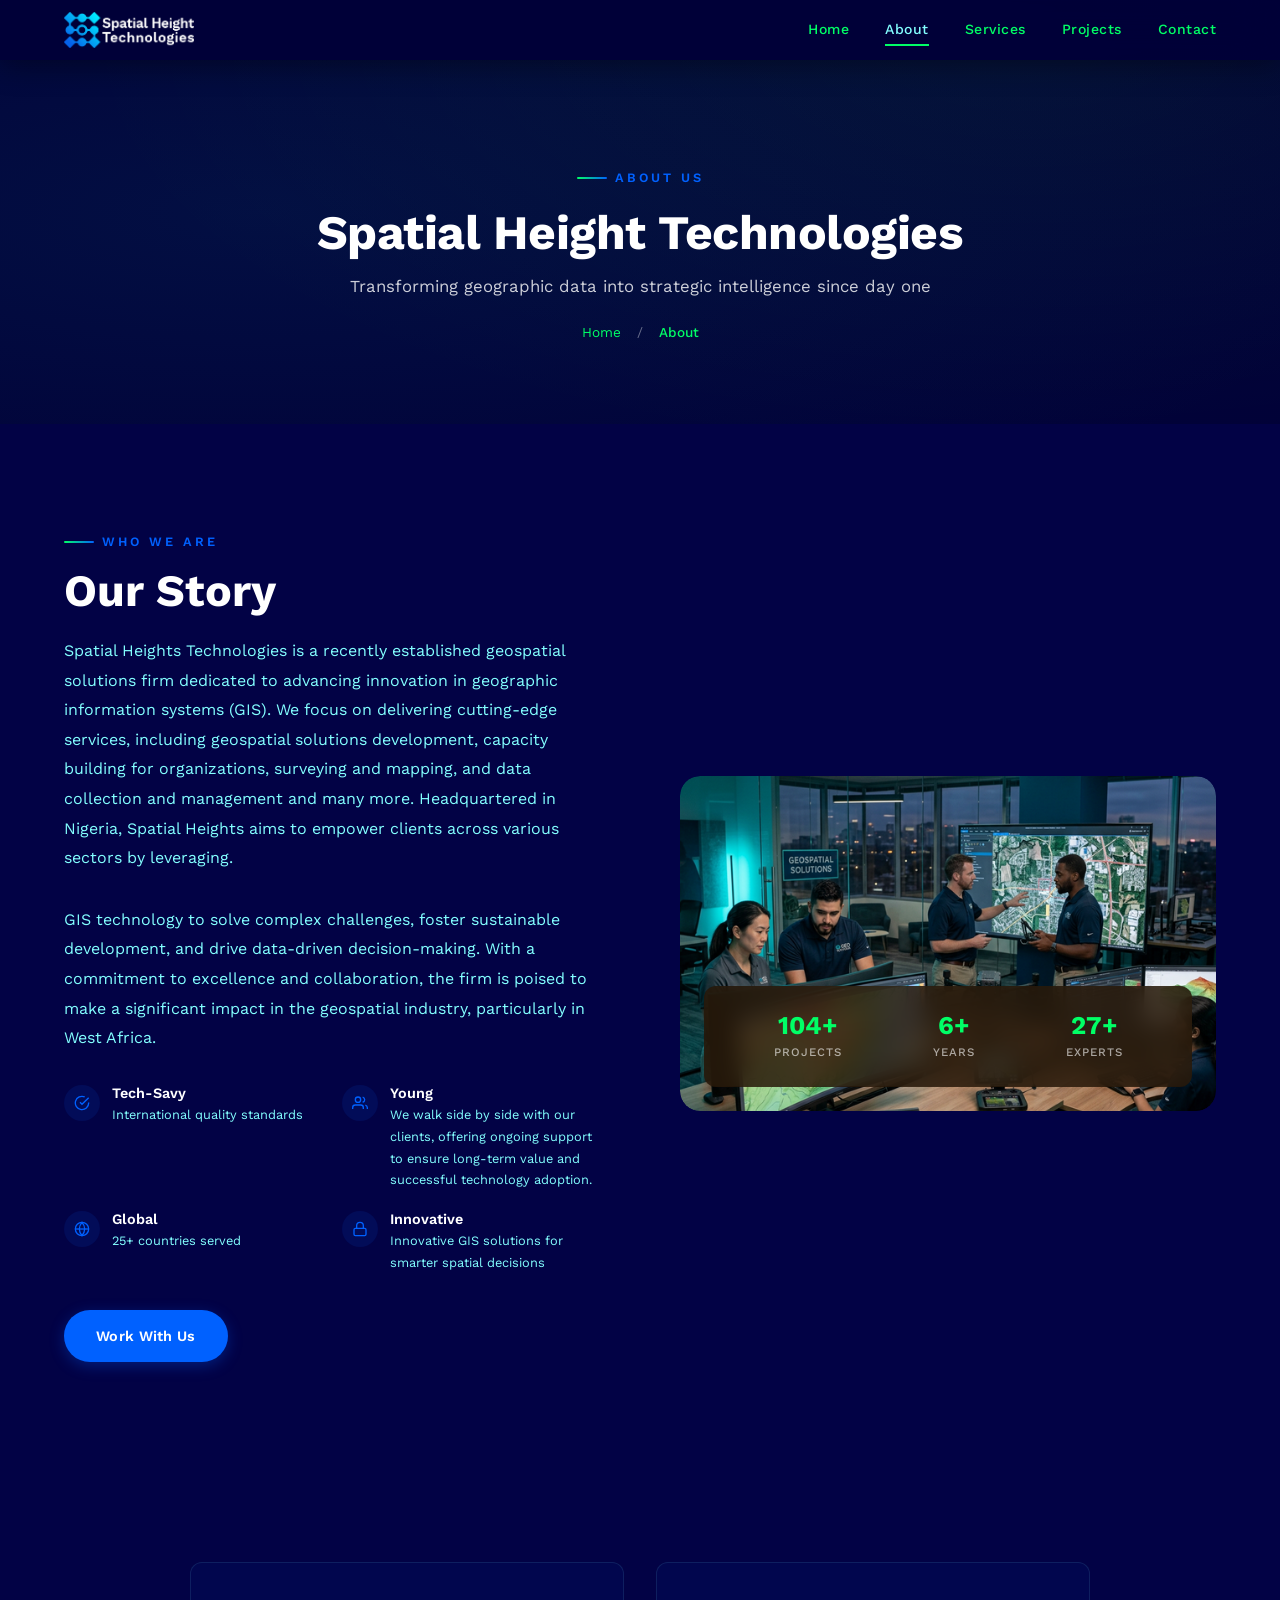
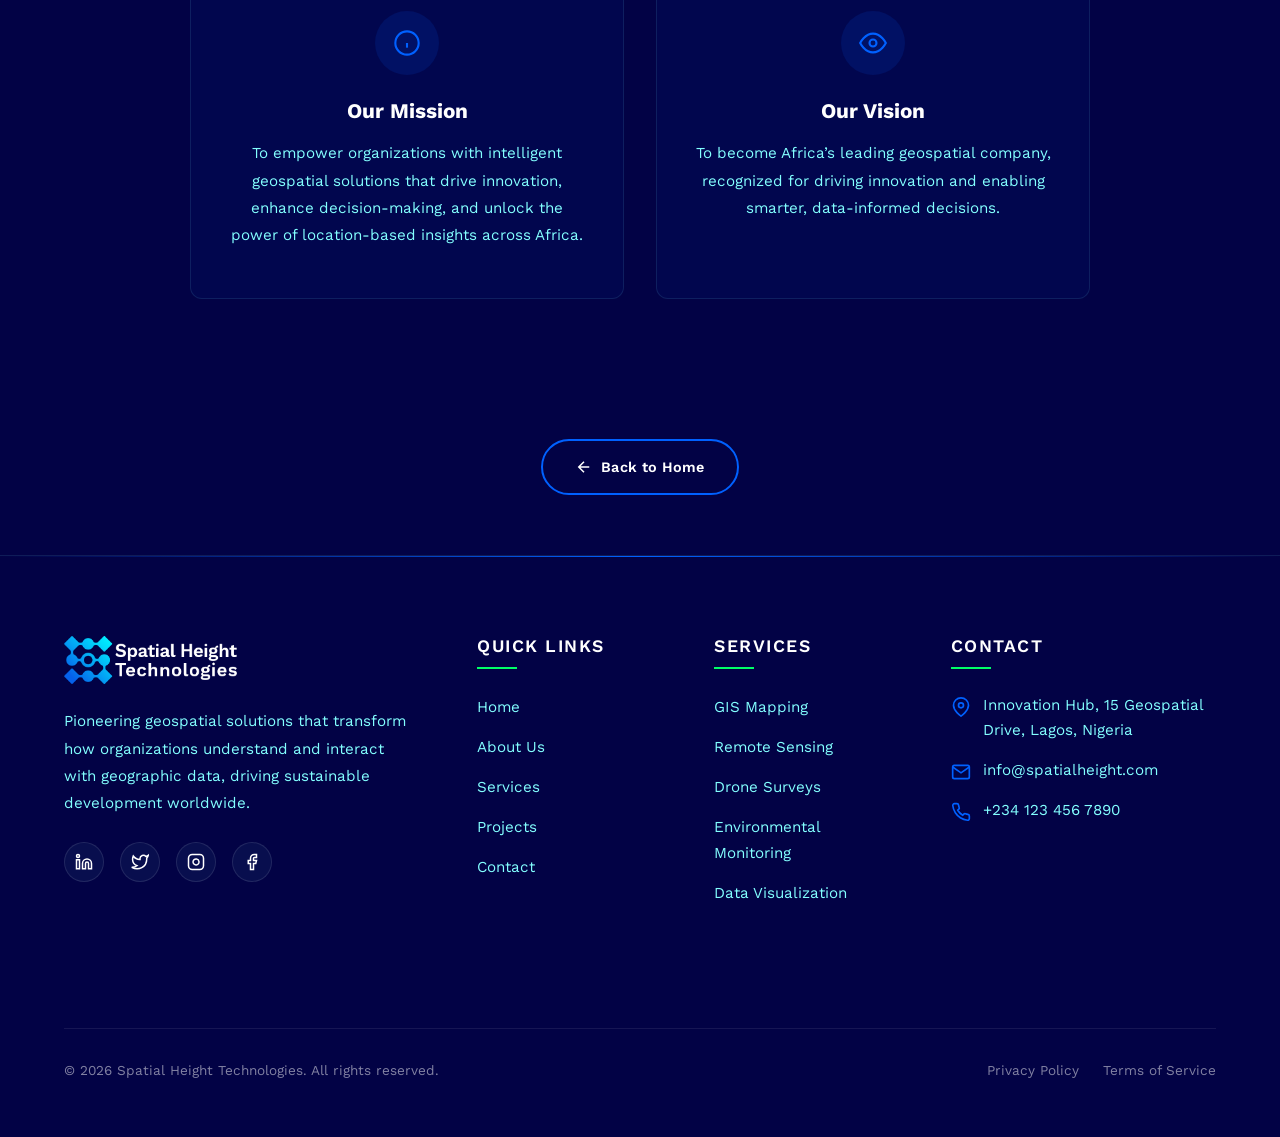
==== commit c527152a: "Iyinoluwa" ====
--- a/about.html
+++ b/about.html
@@ -69,14 +69,20 @@
                     <span class="section-label">Who We Are</span>
                     <h2 class="section-title">Our Story</h2>
                     <p class="about-text">
-                        Spatial Heights Technologies is a recently established geospatial solutions firm dedicated to advancing innovation in 
-geographic information systems (GIS). We focus on delivering cutting-edge services, including geospatial solutions 
-development, capacity building for organizations, surveying and mapping, and data collection and management and 
-many more. Headquartered in Nigeria, Spatial Heights aims to empower clients across various sectors by leveraging.                    </p>
+                        Spatial Heights Technologies is a recently established geospatial solutions firm dedicated to
+                        advancing innovation in
+                        geographic information systems (GIS). We focus on delivering cutting-edge services, including
+                        geospatial solutions
+                        development, capacity building for organizations, surveying and mapping, and data collection and
+                        management and
+                        many more. Headquartered in Nigeria, Spatial Heights aims to empower clients across various
+                        sectors by leveraging. </p>
                     <p class="about-text">
-                        GIS technology to solve complex challenges, foster sustainable development, and drive data-driven decision-making. 
-With a commitment to excellence and collaboration, the firm is poised to make a significant impact in the geospatial 
-industry, particularly in West Africa.
+                        GIS technology to solve complex challenges, foster sustainable development, and drive
+                        data-driven decision-making.
+                        With a commitment to excellence and collaboration, the firm is poised to make a significant
+                        impact in the geospatial
+                        industry, particularly in West Africa.
                     </p>
 
                     <div class="about-features">
@@ -104,7 +110,8 @@
                             </div>
                             <div>
                                 <h4>Young</h4>
-                                <p>We walk side by side with our clients, offering ongoing support to ensure long-term value and successful technology adoption.</p>
+                                <p>We walk side by side with our clients, offering ongoing support to ensure long-term
+                                    value and successful technology adoption.</p>
                             </div>
                         </div>
 
@@ -134,7 +141,7 @@
                                 <h4>Innovative</h4>
                                 <p>Innovative GIS solutions for smarter spatial decisions</p>
                             </div>
-                        </div> 
+                        </div>
                     </div>
 
                     <a href="contact.html" class="btn btn-primary">Work With Us</a>
@@ -174,8 +181,9 @@
                         </svg>
                     </div>
                     <h3>Our Mission</h3>
-                    <p>To empower organizations with intelligent geospatial solutions that drive innovation, enhance decision-making, and 
-unlock the power of location-based insights across Africa.</p>
+                    <p>To empower organizations with intelligent geospatial solutions that drive innovation, enhance
+                        decision-making, and
+                        unlock the power of location-based insights across Africa.</p>
                 </div>
                 <div class="mv-card fade-up">
                     <div class="mv-icon">
@@ -185,10 +193,10 @@
                         </svg>
                     </div>
                     <h3>Our Vision</h3>
-                    <p>To become Africa’s leading geospatial company, recognized for driving innovation and enabling 
-smarter, data-informed decisions.</p>
-                </div>
-               
+                    <p>To become Africa’s leading geospatial company, recognized for driving innovation and enabling
+                        smarter, data-informed decisions.</p>
+                </div>
+
             </div>
         </div>
     </section>
--- a/style.css
+++ b/style.css
@@ -14,7 +14,7 @@
   --white: #ffffff;
 
   /* Semantic Aliases */
-  --bg-primary: var(--penn-blue);
+  --bg-primary: #020245;
   --bg-secondary: #020245;
   /* Slightly lighter Penn Blue for depth */
   --text-main: var(--white);
@@ -271,7 +271,7 @@
 }
 
 .nav-logo img {
-  height: 42px;
+  height: 32px;
   width: auto;
   transition: var(--transition-base);
 }
@@ -289,7 +289,7 @@
 .nav-links a {
   font-size: 0.88rem;
   font-weight: 500;
-  color: rgba(255, 255, 255, 0.8);
+  color: var(--spring-green);
   letter-spacing: 0.5px;
   position: relative;
 }
@@ -387,9 +387,9 @@
   position: absolute;
   inset: 0;
   background: linear-gradient(135deg,
-      rgba(1, 1, 56, 0.95) 0%,
-      rgba(92, 39, 255, 0.4) 40%,
-      rgba(1, 1, 56, 0.9) 100%);
+      rgba(2, 2, 69, 0.6) 0%,
+      rgba(2, 2, 69, 0.3) 50%,
+      rgba(2, 2, 69, 0.5) 100%);
   z-index: 2;
 }
 
@@ -827,7 +827,7 @@
   bottom: 24px;
   left: 24px;
   right: 24px;
-  background: rgba(10, 22, 40, 0.85);
+  background: rgba(40, 25, 10, 0.85);
   backdrop-filter: blur(12px);
   -webkit-backdrop-filter: blur(12px);
   border-radius: var(--radius-md);
@@ -1964,4 +1964,606 @@
     flex-direction: column;
     align-items: center;
   }
+
+  .mv-grid {
+    grid-template-columns: 1fr;
+  }
+}
+
+/* ============================================================
+   MISSION & VISION SECTION
+   ============================================================ */
+.mission-vision {
+  padding: var(--section-padding);
+  background: var(--bg-secondary);
+}
+
+.mv-grid {
+  display: grid;
+  grid-template-columns: 1fr 1fr;
+  gap: 32px;
+  max-width: 900px;
+  margin: 0 auto;
+}
+
+.mv-card {
+  background: rgba(0, 97, 255, 0.05);
+  border: 1px solid rgba(131, 255, 255, 0.1);
+  border-radius: var(--radius-md);
+  padding: 48px 36px;
+  text-align: center;
+  transition: all var(--transition-base);
+}
+
+.mv-card:hover {
+  transform: translateY(-6px);
+  border-color: rgba(0, 97, 255, 0.3);
+  box-shadow: 0 8px 40px rgba(0, 97, 255, 0.15);
+}
+
+.mv-icon {
+  width: 64px;
+  height: 64px;
+  border-radius: 50%;
+  background: rgba(0, 97, 255, 0.12);
+  display: flex;
+  align-items: center;
+  justify-content: center;
+  margin: 0 auto 24px auto;
+  transition: all var(--transition-base);
+}
+
+.mv-card:hover .mv-icon {
+  background: var(--neon-blue);
+  box-shadow: 0 4px 20px rgba(0, 97, 255, 0.3);
+}
+
+.mv-icon svg {
+  width: 28px;
+  height: 28px;
+  stroke: var(--neon-blue);
+  fill: none;
+  stroke-width: 1.8;
+  transition: stroke var(--transition-base);
+}
+
+.mv-card:hover .mv-icon svg {
+  stroke: var(--white);
+}
+
+.mv-card h3 {
+  font-size: 1.3rem;
+  font-weight: 700;
+  color: var(--text-main);
+  margin-bottom: 16px;
+}
+
+.mv-card p {
+  font-size: 0.95rem;
+  line-height: 1.8;
+  color: var(--text-muted);
+}
+
+/* ============================================================
+   PAGE HEADER (Sub-pages)
+   ============================================================ */
+.page-header {
+  position: relative;
+  padding: 160px 0 80px;
+  background: var(--penn-blue);
+  text-align: center;
+  overflow: hidden;
+}
+
+.page-header-bg {
+  position: absolute;
+  inset: 0;
+  background: linear-gradient(135deg, var(--penn-blue) 0%, rgba(1, 1, 56, 0.9) 100%);
+}
+
+.page-header-content {
+  position: relative;
+  z-index: 2;
+}
+
+.page-header h1 {
+  font-size: clamp(2rem, 4vw, 3rem);
+  color: var(--white);
+  margin-bottom: 12px;
+}
+
+.page-header p {
+  font-size: 1.05rem;
+  color: rgba(255, 255, 255, 0.8);
+  margin-bottom: 20px;
+}
+
+.breadcrumb {
+  font-size: 0.85rem;
+  color: rgba(255, 255, 255, 0.6);
+}
+
+.breadcrumb a {
+  color: var(--spring-green);
+}
+
+.breadcrumb a:hover {
+  color: var(--white);
+}
+
+.breadcrumb-sep {
+  margin: 0 8px;
+  color: rgba(255, 255, 255, 0.4);
+}
+
+/* ============================================================
+   SERVICES CTA SECTION
+   ============================================================ */
+.services-cta {
+  padding: var(--section-padding);
+  background: var(--bg-primary);
+}
+
+.services-cta-inner {
+  text-align: center;
+  padding: 60px 40px;
+  background: rgba(0, 97, 255, 0.05);
+  border: 1px solid rgba(131, 255, 255, 0.1);
+  border-radius: var(--radius-lg);
+}
+
+.services-cta-inner h2 {
+  font-size: clamp(1.6rem, 3vw, 2.2rem);
+  color: var(--text-main);
+  margin-bottom: 16px;
+}
+
+.services-cta-inner p {
+  font-size: 1rem;
+  color: var(--text-muted);
+  max-width: 600px;
+  margin: 0 auto 32px;
+  line-height: 1.8;
+}
+
+.services-cta-buttons {
+  display: flex;
+  gap: 16px;
+  justify-content: center;
+  flex-wrap: wrap;
+}
+
+/* ============================================================
+   CONTACT SECTION
+   ============================================================ */
+.contact {
+  padding: var(--section-padding);
+  background: var(--bg-primary);
+}
+
+.contact-grid {
+  display: grid;
+  grid-template-columns: 1fr 1.5fr;
+  gap: 60px;
+}
+
+.contact-info h3 {
+  font-size: 1.8rem;
+  color: var(--text-main);
+  margin-bottom: 16px;
+}
+
+.contact-info > p {
+  color: var(--text-muted);
+  margin-bottom: 40px;
+  line-height: 1.8;
+}
+
+.contact-details {
+  display: flex;
+  flex-direction: column;
+  gap: 30px;
+}
+
+.contact-detail {
+  display: flex;
+  align-items: flex-start;
+  gap: 20px;
+}
+
+.contact-detail-icon {
+  width: 50px;
+  height: 50px;
+  min-width: 50px;
+  border-radius: var(--radius-md);
+  background: rgba(0, 97, 255, 0.1);
+  display: flex;
+  align-items: center;
+  justify-content: center;
+  transition: all var(--transition-base);
+}
+
+.contact-detail:hover .contact-detail-icon {
+  background: var(--neon-blue);
+  box-shadow: 0 4px 15px rgba(0, 97, 255, 0.3);
+}
+
+.contact-detail-icon svg {
+  width: 24px;
+  height: 24px;
+  stroke: var(--neon-blue);
+  fill: none;
+  stroke-width: 2;
+  transition: stroke var(--transition-base);
+}
+
+.contact-detail:hover .contact-detail-icon svg {
+  stroke: var(--white);
+}
+
+.contact-detail h4 {
+  font-size: 1.1rem;
+  color: var(--text-main);
+  margin-bottom: 6px;
+}
+
+.contact-detail p,
+.contact-detail a {
+  font-size: 0.95rem;
+  color: var(--text-muted);
+  line-height: 1.6;
+  text-decoration: none;
+  transition: color var(--transition-base);
+}
+
+.contact-detail a:hover {
+  color: var(--spring-green);
+}
+
+/* Contact Form */
+.contact-form-card {
+  background: var(--bg-secondary);
+  border: 1px solid rgba(131, 255, 255, 0.1);
+  border-radius: var(--radius-lg);
+  padding: 40px;
+  box-shadow: var(--shadow-md);
+}
+
+.contact-form-card h3 {
+  font-size: 1.5rem;
+  color: var(--text-main);
+  margin-bottom: 24px;
+}
+
+.form-row {
+  display: grid;
+  grid-template-columns: 1fr 1fr;
+  gap: 20px;
+}
+
+.form-group {
+  margin-bottom: 20px;
+}
+
+.form-group label {
+  display: block;
+  font-size: 0.9rem;
+  color: var(--white);
+  margin-bottom: 8px;
+  font-weight: 500;
+}
+
+.form-group input,
+.form-group select,
+.form-group textarea {
+  width: 100%;
+  padding: 14px 16px;
+  background: rgba(0, 0, 0, 0.2);
+  border: 1px solid rgba(255, 255, 255, 0.1);
+  border-radius: var(--radius-sm);
+  color: var(--white);
+  font-family: var(--font-primary);
+  font-size: 0.95rem;
+  transition: all var(--transition-base);
+}
+
+.form-group textarea {
+  height: 120px;
+  resize: vertical;
+}
+
+.form-group input:focus,
+.form-group select:focus,
+.form-group textarea:focus {
+  outline: none;
+  border-color: var(--neon-blue);
+  background: rgba(0, 0, 0, 0.3);
+  box-shadow: 0 0 0 3px rgba(0, 97, 255, 0.1);
+}
+
+.form-group select option {
+  background: var(--bg-secondary);
+  color: var(--white);
+}
+
+.form-submit {
+  width: 100%;
+  padding: 16px;
+  background: var(--neon-blue);
+  color: var(--white);
+  border: none;
+  border-radius: var(--radius-md);
+  font-family: var(--font-primary);
+  font-size: 1rem;
+  font-weight: 600;
+  cursor: pointer;
+  transition: all var(--transition-base);
+  margin-top: 10px;
+}
+
+.form-submit:hover {
+  background: var(--spring-green);
+  color: var(--black);
+  box-shadow: 0 4px 15px rgba(0, 255, 102, 0.3);
+}
+
+@media (max-width: 992px) {
+  .contact-grid {
+    grid-template-columns: 1fr;
+    gap: 40px;
+  }
+}
+@media (max-width: 768px) {
+  .form-row {
+    grid-template-columns: 1fr;
+  }
+}
+
+/* ============================================================
+   CONTACT PREVIEW SECTION (Home Page)
+   ============================================================ */
+.contact-preview {
+  padding: var(--section-padding);
+  background: var(--bg-primary);
+}
+
+.contact-preview-inner {
+  text-align: center;
+  padding: 80px 40px;
+  background: rgba(0, 97, 255, 0.05);
+  border: 1px solid rgba(131, 255, 255, 0.1);
+  border-radius: var(--radius-lg);
+  max-width: 800px;
+  margin: 0 auto;
+}
+
+.contact-preview-content {
+  display: flex;
+  flex-direction: column;
+  align-items: center;
+}
+
+.contact-preview-content .section-label {
+  justify-content: center;
+  margin-bottom: 20px;
+}
+
+.contact-preview-content h2 {
+  font-size: clamp(2rem, 4vw, 2.8rem);
+  color: var(--text-main);
+  margin-bottom: 24px;
+  line-height: 1.2;
+  text-align: center;
+}
+
+.contact-preview-content p {
+  font-size: 1.05rem;
+  color: var(--text-muted);
+  max-width: 650px;
+  margin: 0 auto 36px;
+  line-height: 1.8;
+  text-align: center;
+}
+
+.contact-preview-details {
+  display: flex;
+  justify-content: center;
+  gap: 40px;
+  margin-bottom: 40px;
+  flex-wrap: wrap;
+}
+
+.contact-preview-detail {
+  display: flex;
+  align-items: center;
+  gap: 12px;
+}
+
+.contact-preview-detail svg {
+  width: 20px;
+  height: 20px;
+  stroke: var(--neon-blue);
+  fill: none;
+  stroke-width: 2;
+}
+
+.contact-preview-detail a {
+  font-size: 1.05rem;
+  font-weight: 500;
+  color: var(--text-main);
+  transition: color var(--transition-fast);
+}
+
+.contact-preview-detail a:hover {
+  color: var(--spring-green);
+}
+
+/* ============================================================
+   FOOTER SECTION
+   ============================================================ */
+.footer {
+  background: var(--bg-secondary);
+  padding: 80px 0 30px;
+  position: relative;
+  border-top: 1px solid rgba(131, 255, 255, 0.1);
+}
+
+.footer-grid {
+  display: grid;
+  grid-template-columns: 2fr 1fr 1fr 1.5fr;
+  gap: 60px;
+  margin-bottom: 60px;
+}
+
+.footer-brand img {
+  height: 48px;
+  margin-bottom: 24px;
+}
+
+.footer-brand p {
+  color: var(--text-muted);
+  font-size: 0.95rem;
+  line-height: 1.8;
+  margin-bottom: 24px;
+  max-width: 400px;
+}
+
+.footer-social {
+  display: flex;
+  gap: 16px;
+}
+
+.footer-social a {
+  width: 40px;
+  height: 40px;
+  border-radius: 50%;
+  background: rgba(131, 255, 255, 0.05);
+  display: flex;
+  align-items: center;
+  justify-content: center;
+  transition: all var(--transition-base);
+}
+
+.footer-social a:hover {
+  background: var(--neon-blue);
+  box-shadow: 0 4px 15px rgba(0, 97, 255, 0.3);
+  transform: translateY(-3px);
+}
+
+.footer-social a svg {
+  width: 18px;
+  height: 18px;
+  fill: none;
+  stroke: var(--white);
+  stroke-width: 2;
+  transition: stroke var(--transition-base);
+}
+
+.footer-col h4 {
+  font-size: 1.1rem;
+  color: var(--text-main);
+  margin-bottom: 24px;
+  position: relative;
+  padding-bottom: 12px;
+}
+
+.footer-col h4::after {
+  content: '';
+  position: absolute;
+  left: 0;
+  bottom: 0;
+  height: 2px;
+  width: 40px;
+  background: var(--spring-green);
+}
+
+.footer-col ul li {
+  margin-bottom: 12px;
+}
+
+.footer-col ul li a {
+  color: var(--text-muted);
+  font-size: 0.95rem;
+  transition: color var(--transition-fast);
+}
+
+.footer-col ul li a:hover {
+  color: var(--spring-green);
+  padding-left: 6px;
+}
+
+.footer-contact-item {
+  display: flex;
+  align-items: flex-start; /* Ensures proper alignment */
+  gap: 12px;
+  margin-bottom: 16px;
+}
+
+.footer-contact-item svg {
+  width: 20px;
+  height: 20px;
+  stroke: var(--neon-blue);
+  fill: none;
+  stroke-width: 2;
+  margin-top: 4px; /* Adjust if icon is slightly higher than text */
+  flex-shrink: 0;
+}
+
+.footer-contact-item p,
+.footer-contact-item a {
+  color: var(--text-muted);
+  font-size: 0.95rem;
+  line-height: 1.6;
+  margin: 0;
+}
+
+.footer-contact-item a:hover {
+  color: var(--spring-green);
+}
+
+.footer-bottom {
+  border-top: 1px solid rgba(255, 255, 255, 0.08);
+  padding-top: 30px;
+  display: flex;
+  justify-content: space-between;
+  align-items: center;
+  flex-wrap: wrap;
+  gap: 20px;
+}
+
+.footer-bottom p {
+  color: rgba(255, 255, 255, 0.5);
+  font-size: 0.85rem;
+}
+
+.footer-bottom-links {
+  display: flex;
+  gap: 24px;
+}
+
+.footer-bottom-links a {
+  color: rgba(255, 255, 255, 0.5);
+  font-size: 0.85rem;
+}
+
+.footer-bottom-links a:hover {
+  color: var(--spring-green);
+}
+
+@media (max-width: 992px) {
+  .footer-grid {
+    grid-template-columns: 1fr 1fr;
+    gap: 40px;
+  }
+}
+
+@media (max-width: 768px) {
+  .footer-grid {
+    grid-template-columns: 1fr;
+  }
+  
+  .footer-bottom {
+    flex-direction: column;
+    text-align: center;
+  }
 }
